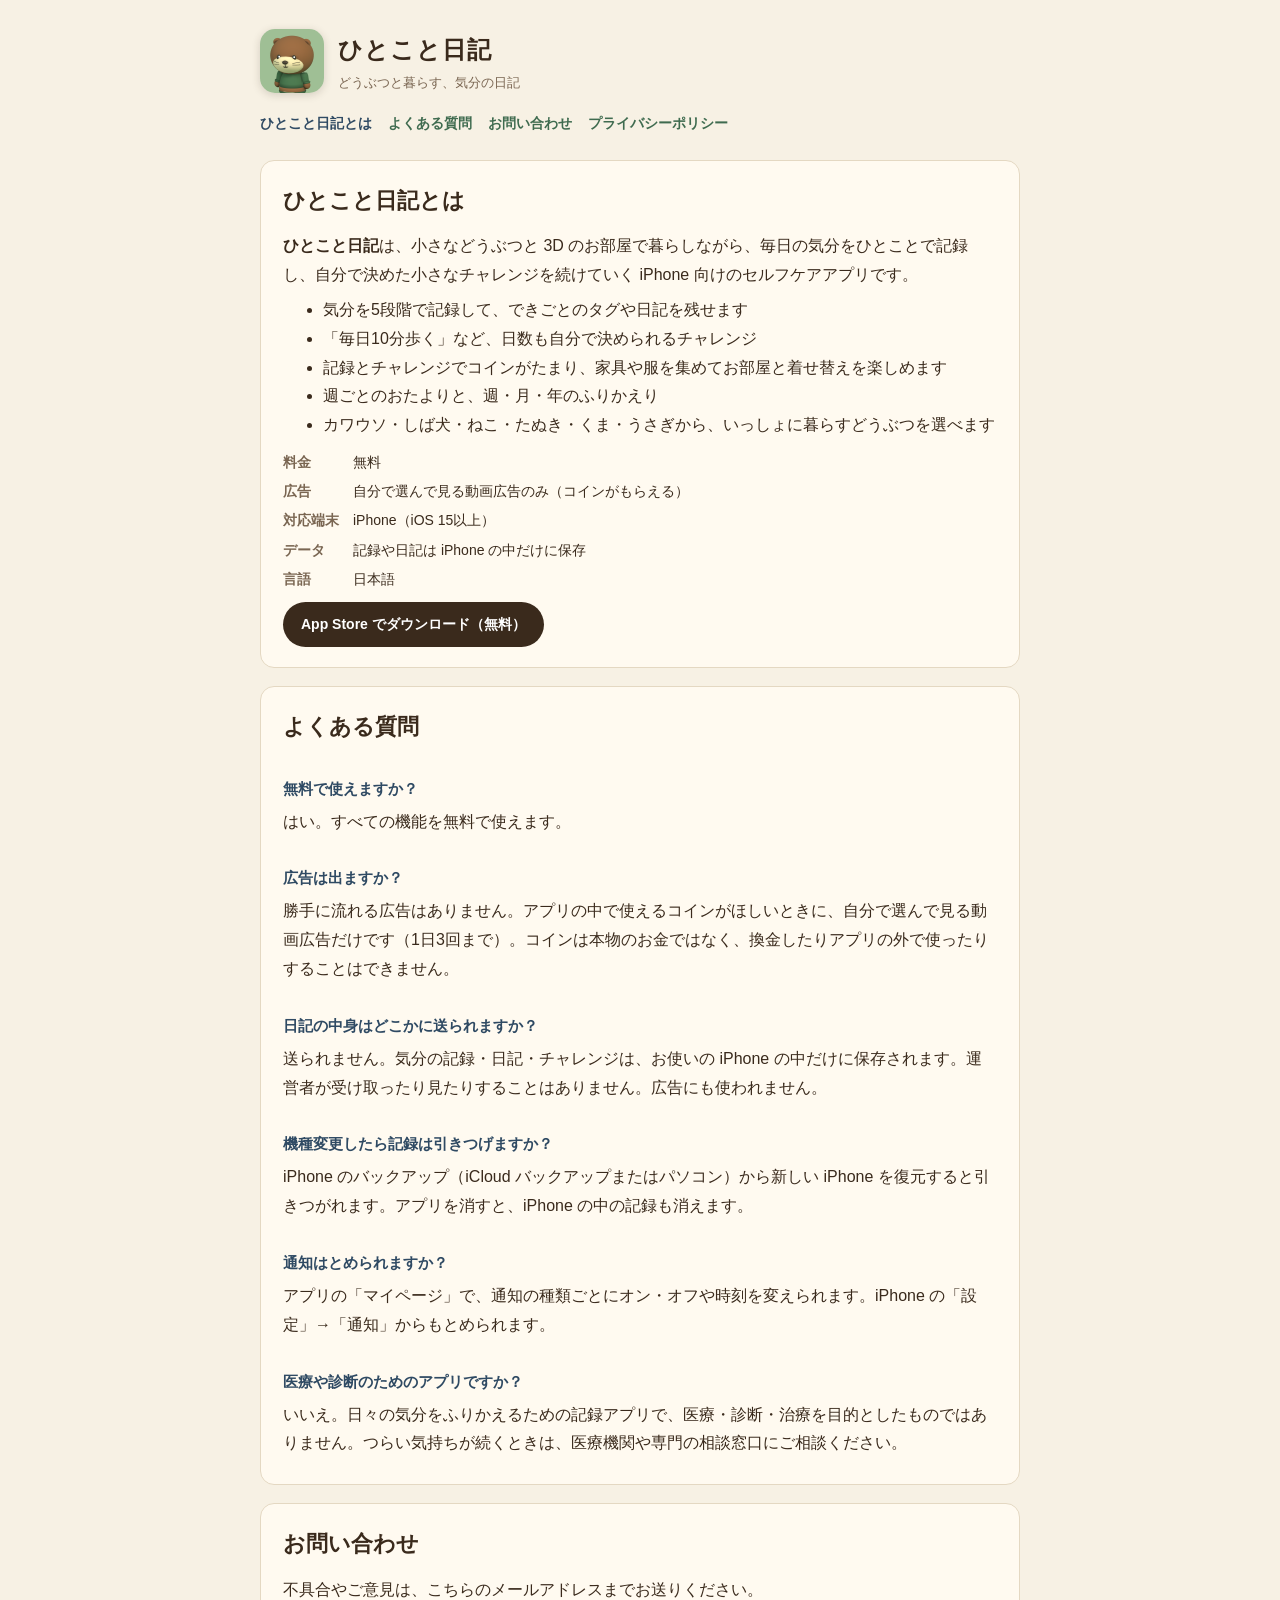
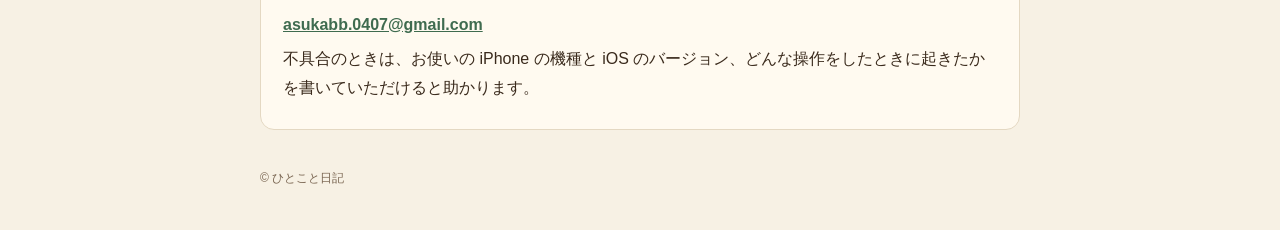
==== taisetsu/index.html @ 99d36b9e "ひとこと日記：TikTok などアプリ内ブラウザで App Store が開けないときの案内 Co-Authored-By: Claude Opus 5.5 <noreply@anthropic.co" ====
<!doctype html>
<html lang="ja">
<head>
  <meta charset="utf-8">
  <meta name="viewport" content="width=device-width, initial-scale=1">
  <title>ひとこと日記 - 習慣化とセルフケア｜どうぶつと暮らす気分記録（iPhone）</title>
  <meta name="description" content="ひとこと日記は、小さなどうぶつと3Dのお部屋で暮らしながら、毎日の気分を記録し、自分で決めたチャレンジを続けるiPhone向けのセルフケアアプリです。記録は端末の中だけに保存されます。">
  <link rel="canonical" href="https://asuka5win7.github.io/taisetsu/">
  <meta property="og:type" content="website">
  <meta property="og:title" content="ひとこと日記 - 習慣化とセルフケア｜どうぶつと暮らす気分記録">
  <meta property="og:description" content="どうぶつと暮らすお部屋で、気分を記録して、小さなチャレンジを続ける。日記は端末の中だけ。">
  <meta property="og:image" content="https://asuka5win7.github.io/taisetsu/icon.png">
  <meta property="og:url" content="https://asuka5win7.github.io/taisetsu/">
  <meta name="apple-itunes-app" content="app-id=6836663352">
  <link rel="stylesheet" href="style.css">
  <script type="application/ld+json">
  {
    "@context": "https://schema.org",
    "@type": "MobileApplication",
    "name": "ひとこと日記",
    "description": "小さなどうぶつと3Dのお部屋で暮らしながら、毎日の気分を記録し、自分で決めたチャレンジを続けるiPhone向けのセルフケアアプリ。",
    "url": "https://asuka5win7.github.io/taisetsu/",
    "image": "https://asuka5win7.github.io/taisetsu/icon.png",
    "operatingSystem": "iOS 15.0 以上",
    "applicationCategory": "HealthApplication",
    "inLanguage": "ja",
    "isAccessibleForFree": true,
    "offers": { "@type": "Offer", "price": "0", "priceCurrency": "JPY" },
    "installUrl": "https://apps.apple.com/jp/app/id6836663352"
  }
  </script>
</head>
<body>
  <div class="wrap">
    <header>
      <img src="icon.png" alt="ひとこと日記のアイコン">
      <div>
        <div class="name">ひとこと日記</div>
        <div class="tag">どうぶつと暮らす、気分の日記</div>
      </div>
    </header>
    <nav>
      <a href="./" aria-current="page">ひとこと日記とは</a>
      <a href="#faq">よくある質問</a>
      <a href="#support">お問い合わせ</a>
      <a href="privacy.html">プライバシーポリシー</a>
    </nav>

    <div class="card">
      <h1>ひとこと日記とは</h1>
      <p class="lead"><strong>ひとこと日記</strong>は、小さなどうぶつと 3D のお部屋で暮らしながら、毎日の気分をひとことで記録し、自分で決めた小さなチャレンジを続けていく iPhone 向けのセルフケアアプリです。</p>
      <ul>
        <li>気分を5段階で記録して、できごとのタグや日記を残せます</li>
        <li>「毎日10分歩く」など、日数も自分で決められるチャレンジ</li>
        <li>記録とチャレンジでコインがたまり、家具や服を集めてお部屋と着せ替えを楽しめます</li>
        <li>週ごとのおたよりと、週・月・年のふりかえり</li>
        <li>カワウソ・しば犬・ねこ・たぬき・くま・うさぎから、いっしょに暮らすどうぶつを選べます</li>
      </ul>
      <dl class="facts">
        <dt>料金</dt><dd>無料</dd>
        <dt>広告</dt><dd>自分で選んで見る動画広告のみ（コインがもらえる）</dd>
        <dt>対応端末</dt><dd>iPhone（iOS 15以上）</dd>
        <dt>データ</dt><dd>記録や日記は iPhone の中だけに保存</dd>
        <dt>言語</dt><dd>日本語</dd>
      </dl>
      <a class="store" id="dl" href="https://apps.apple.com/jp/app/id6836663352">App Store でダウンロード（無料）</a>
      <div class="inapp" id="inapp" hidden>
        <p><strong>TikTok などのアプリの中では、App Store が開けないことがあります。</strong></p>
        <ol>
          <li>画面の右上の「<b>…</b>」（または「<b>↗</b>」）をタップ</li>
          <li>「<b>ブラウザで開く</b>」（Safari で開く）を選ぶ</li>
          <li>開いたページで、もう一度「App Store でダウンロード」をタップ</li>
        </ol>
        <button type="button" id="copy">このページのリンクをコピー</button>
        <p class="hint">または App Store で「<b>ひとこと日記</b>」と検索してください。</p>
      </div>
    </div>

    <div class="card faq" id="faq">
      <h1>よくある質問</h1>

      <h2>無料で使えますか？</h2>
      <p>はい。すべての機能を無料で使えます。</p>

      <h2>広告は出ますか？</h2>
      <p>勝手に流れる広告はありません。アプリの中で使えるコインがほしいときに、自分で選んで見る動画広告だけです（1日3回まで）。コインは本物のお金ではなく、換金したりアプリの外で使ったりすることはできません。</p>

      <h2>日記の中身はどこかに送られますか？</h2>
      <p>送られません。気分の記録・日記・チャレンジは、お使いの iPhone の中だけに保存されます。運営者が受け取ったり見たりすることはありません。広告にも使われません。</p>

      <h2>機種変更したら記録は引きつげますか？</h2>
      <p>iPhone のバックアップ（iCloud バックアップまたはパソコン）から新しい iPhone を復元すると引きつがれます。アプリを消すと、iPhone の中の記録も消えます。</p>

      <h2>通知はとめられますか？</h2>
      <p>アプリの「マイページ」で、通知の種類ごとにオン・オフや時刻を変えられます。iPhone の「設定」→「通知」からもとめられます。</p>

      <h2>医療や診断のためのアプリですか？</h2>
      <p>いいえ。日々の気分をふりかえるための記録アプリで、医療・診断・治療を目的としたものではありません。つらい気持ちが続くときは、医療機関や専門の相談窓口にご相談ください。</p>
    </div>

    <div class="card" id="support">
      <h1>お問い合わせ</h1>
      <p>不具合やご意見は、こちらのメールアドレスまでお送りください。</p>
      <p class="mail"><a href="mailto:asukabb.0407@gmail.com?subject=%E3%81%B2%E3%81%A8%E3%81%93%E3%81%A8%E6%97%A5%E8%A8%98%20%E3%81%8A%E5%95%8F%E3%81%84%E5%90%88%E3%82%8F%E3%81%9B">asukabb.0407@gmail.com</a></p>
      <p>不具合のときは、お使いの iPhone の機種と iOS のバージョン、どんな操作をしたときに起きたかを書いていただけると助かります。</p>
    </div>

    <footer>© ひとこと日記</footer>
  </div>
  <div class="inapp-arrow" id="arrow" hidden>ここから「ブラウザで開く」<span>↗</span></div>
  <script>
    // TikTok・Instagram・LINE などのアプリ内ブラウザでは App Store のリンクが開けないことがあるので、案内を出す
    (function () {
      var STORE = 'https://apps.apple.com/jp/app/id6836663352';
      var ua = navigator.userAgent;
      var inApp = /musical_ly|Bytedance|TikTok|Instagram|FBAN|FBAV|Line\//i.test(ua) || /[?&]inapp=1/.test(location.search);
      // LINE はこの付け足しで Safari で開き直せる
      if (/Line\//.test(ua) && !/openExternalBrowser=1/.test(location.search)) {
        location.replace(location.pathname + (location.search ? location.search + '&' : '?') + 'openExternalBrowser=1');
        return;
      }
      if (!inApp) return;
      var box = document.getElementById('inapp');
      var arrow = document.getElementById('arrow');
      box.hidden = false;
      arrow.hidden = false;
      document.getElementById('dl').addEventListener('click', function (e) {
        // iOS 17 以降：Safari で App Store のページを開く（だめなときは上の案内で）
        e.preventDefault();
        location.href = 'x-safari-' + STORE;
        setTimeout(function () { box.scrollIntoView({ behavior: 'smooth', block: 'center' }); }, 1200);
      });
      document.getElementById('copy').addEventListener('click', function () {
        var url = location.origin + location.pathname;
        var done = function () { document.getElementById('copy').textContent = 'コピーしました。Safari に貼りつけてね'; };
        if (navigator.clipboard) navigator.clipboard.writeText(url).then(done, function () { prompt('このリンクをコピーしてください', url); });
        else prompt('このリンクをコピーしてください', url);
      });
    })();
  </script>
</body>
</html>
---- taisetsu/style.css ----
:root {
  --ink: #3a2a1c;
  --soft: #7a6652;
  --wood: #2f4a63;
  --leaf: #3f6b4f;
  --paper: #f7f1e4;
  --card: #fffaf0;
  --line: #e4d8c2;
}
* { box-sizing: border-box; }
body {
  margin: 0;
  font-family: -apple-system, BlinkMacSystemFont, "Hiragino Maru Gothic ProN", "Hiragino Sans", "Yu Gothic", sans-serif;
  color: var(--ink);
  background: var(--paper);
  line-height: 1.8;
}
a { color: var(--leaf); }
.wrap { width: min(760px, calc(100% - 32px)); margin: 0 auto; }
header { padding: 28px 0 8px; display: flex; align-items: center; gap: 14px; }
header img { width: 64px; height: 64px; border-radius: 15px; box-shadow: 0 2px 8px rgba(58, 42, 28, .18); }
header .name { font-size: 24px; font-weight: 800; letter-spacing: .04em; }
header .tag { font-size: 13px; color: var(--soft); }
nav { display: flex; gap: 16px; margin: 8px 0 24px; font-size: 14px; flex-wrap: wrap; }
nav a { text-decoration: none; font-weight: 700; }
nav a[aria-current] { color: var(--wood); }
h1 { font-size: 22px; margin: 0 0 12px; }
h2 { font-size: 17px; margin: 28px 0 6px; color: var(--wood); }
.card { background: var(--card); border: 1px solid var(--line); border-radius: 14px; padding: 20px 22px; margin-bottom: 18px; }
.card p, .card ul { margin: 6px 0; }
.mail { font-weight: 700; word-break: break-all; }
footer { color: var(--soft); font-size: 12px; padding: 20px 0 40px; }
.lead { font-size: 16px; }
.facts { display: grid; grid-template-columns: max-content 1fr; gap: 4px 14px; font-size: 14px; margin: 10px 0 0; }
.facts dt { color: var(--soft); font-weight: 700; }
.facts dd { margin: 0; }
.shots { display: grid; gap: 14px; }
.shot { margin: 0; }
.shot img { width: 100%; height: auto; border-radius: 12px; display: block; box-shadow: 0 3px 10px rgba(58, 42, 28, .2); }
.shot figcaption { font-size: 13px; color: var(--soft); margin-top: 6px; }
.faq h2 { font-size: 15px; }
.store { display: inline-block; margin-top: 10px; padding: 10px 18px; border-radius: 999px; background: var(--ink); color: #fff; text-decoration: none; font-weight: 700; font-size: 14px; }
.store.soon { background: var(--soft); }
.inapp { margin-top: 14px; padding: 14px 16px; border-radius: 12px; background: #fff3d6; border: 1px solid #ecd49a; font-size: 14px; }
.inapp ol { margin: 6px 0 10px; padding-left: 1.3em; }
.inapp button { width: 100%; padding: 11px; border: 0; border-radius: 999px; background: var(--leaf); color: #fff; font-weight: 700; font-size: 14px; }
.inapp .hint { color: var(--soft); font-size: 12px; margin-top: 8px; }
.inapp-arrow { position: fixed; top: 8px; right: 10px; z-index: 10; padding: 6px 12px; border-radius: 999px; background: var(--ink); color: #fff; font-size: 12px; font-weight: 700; box-shadow: 0 2px 8px rgba(0,0,0,.2); }
.inapp-arrow span { margin-left: 4px; }
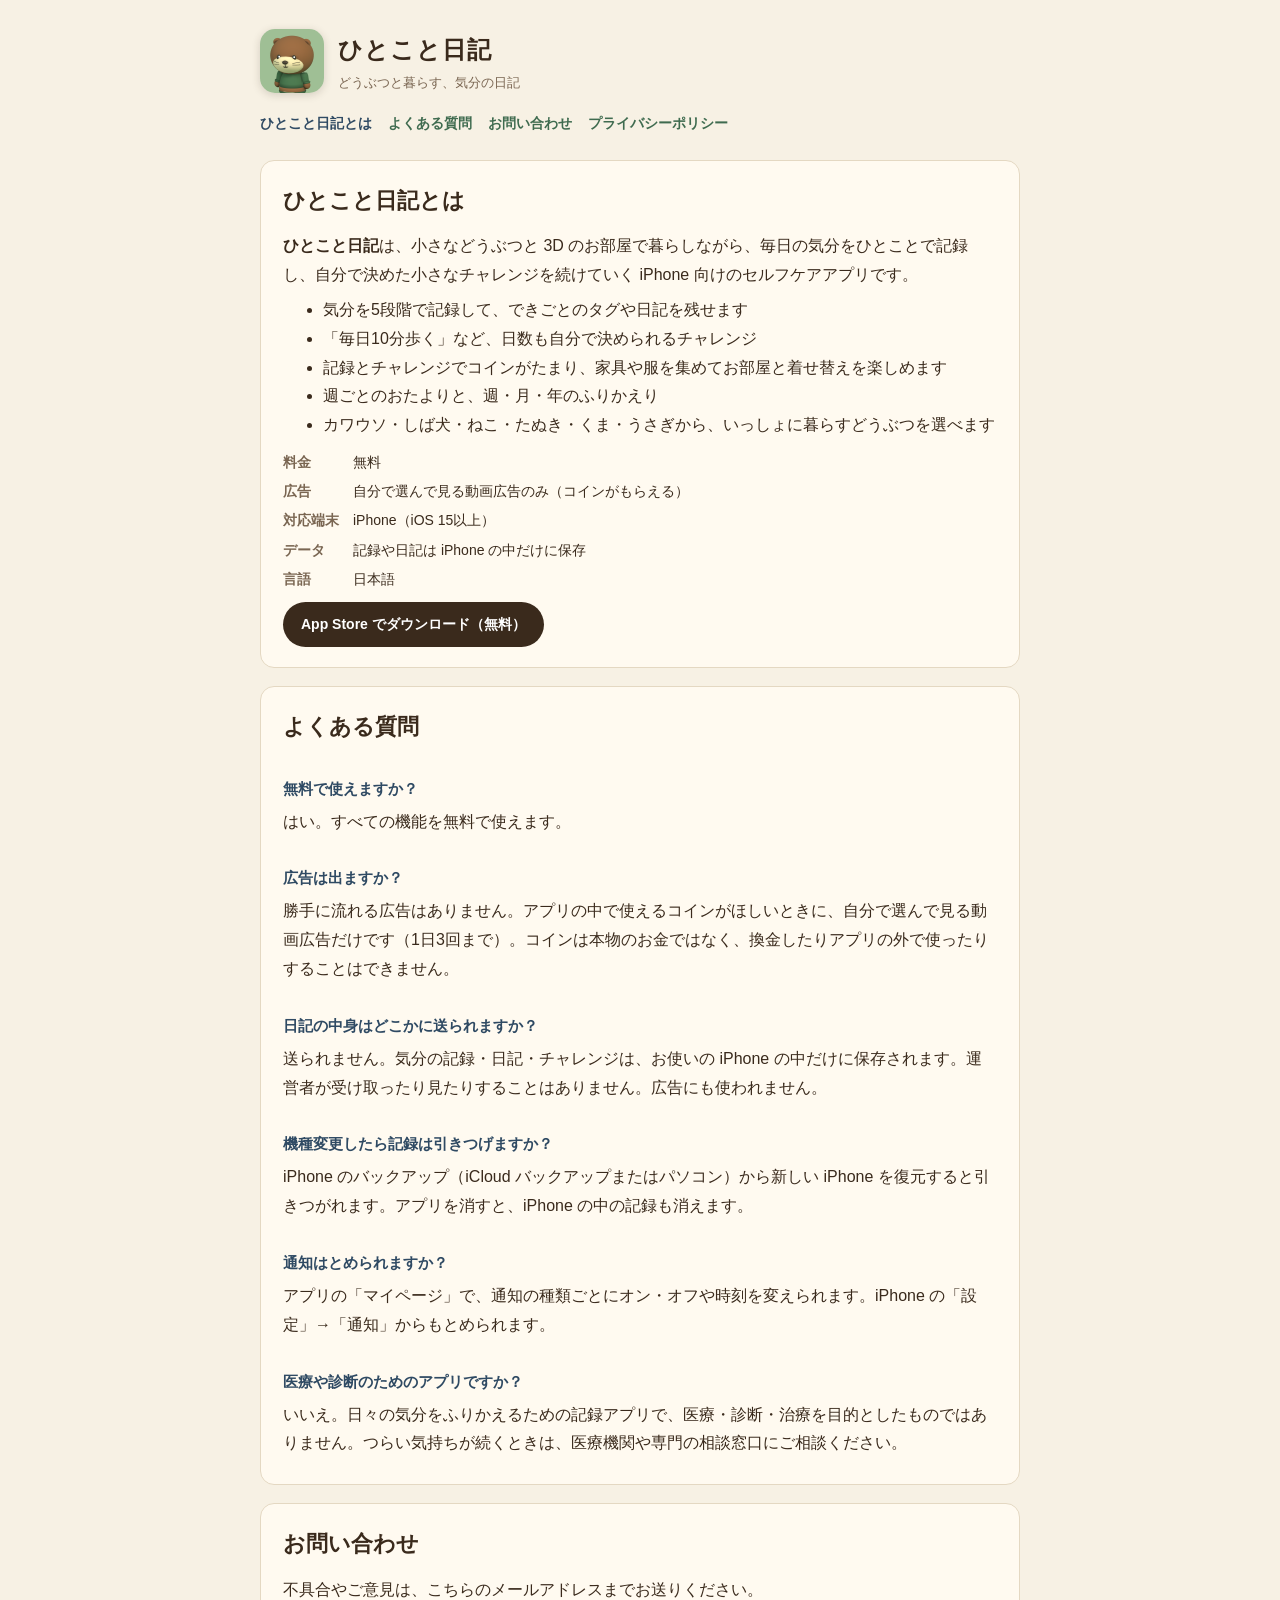
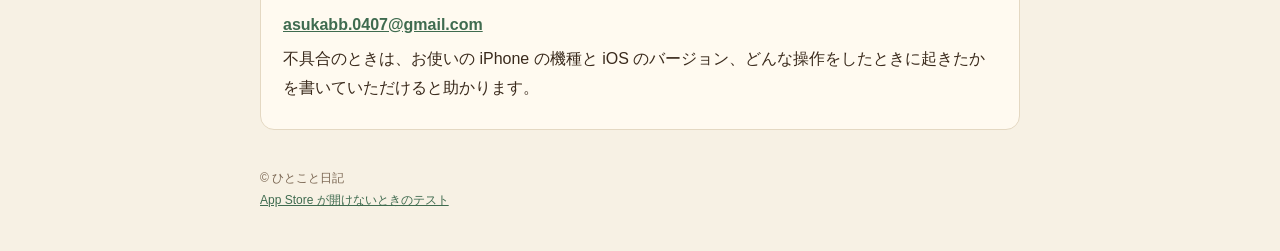
==== commit 9faba48b: "ひとこと日記：ページ下に開き方テストへのリンク（一時的） Co-Authored-By: Claude Opus 5.5 <noreply@anthropic.com>" ====
--- a/taisetsu/index.html
+++ b/taisetsu/index.html
@@ -105,7 +105,7 @@
       <p>不具合のときは、お使いの iPhone の機種と iOS のバージョン、どんな操作をしたときに起きたかを書いていただけると助かります。</p>
     </div>
 
-    <footer>© ひとこと日記</footer>
+    <footer>© ひとこと日記<br><a href="open-test.html">App Store が開けないときのテスト</a></footer>
   </div>
   <div class="inapp-arrow" id="arrow" hidden>ここから「ブラウザで開く」<span>↗</span></div>
   <script>
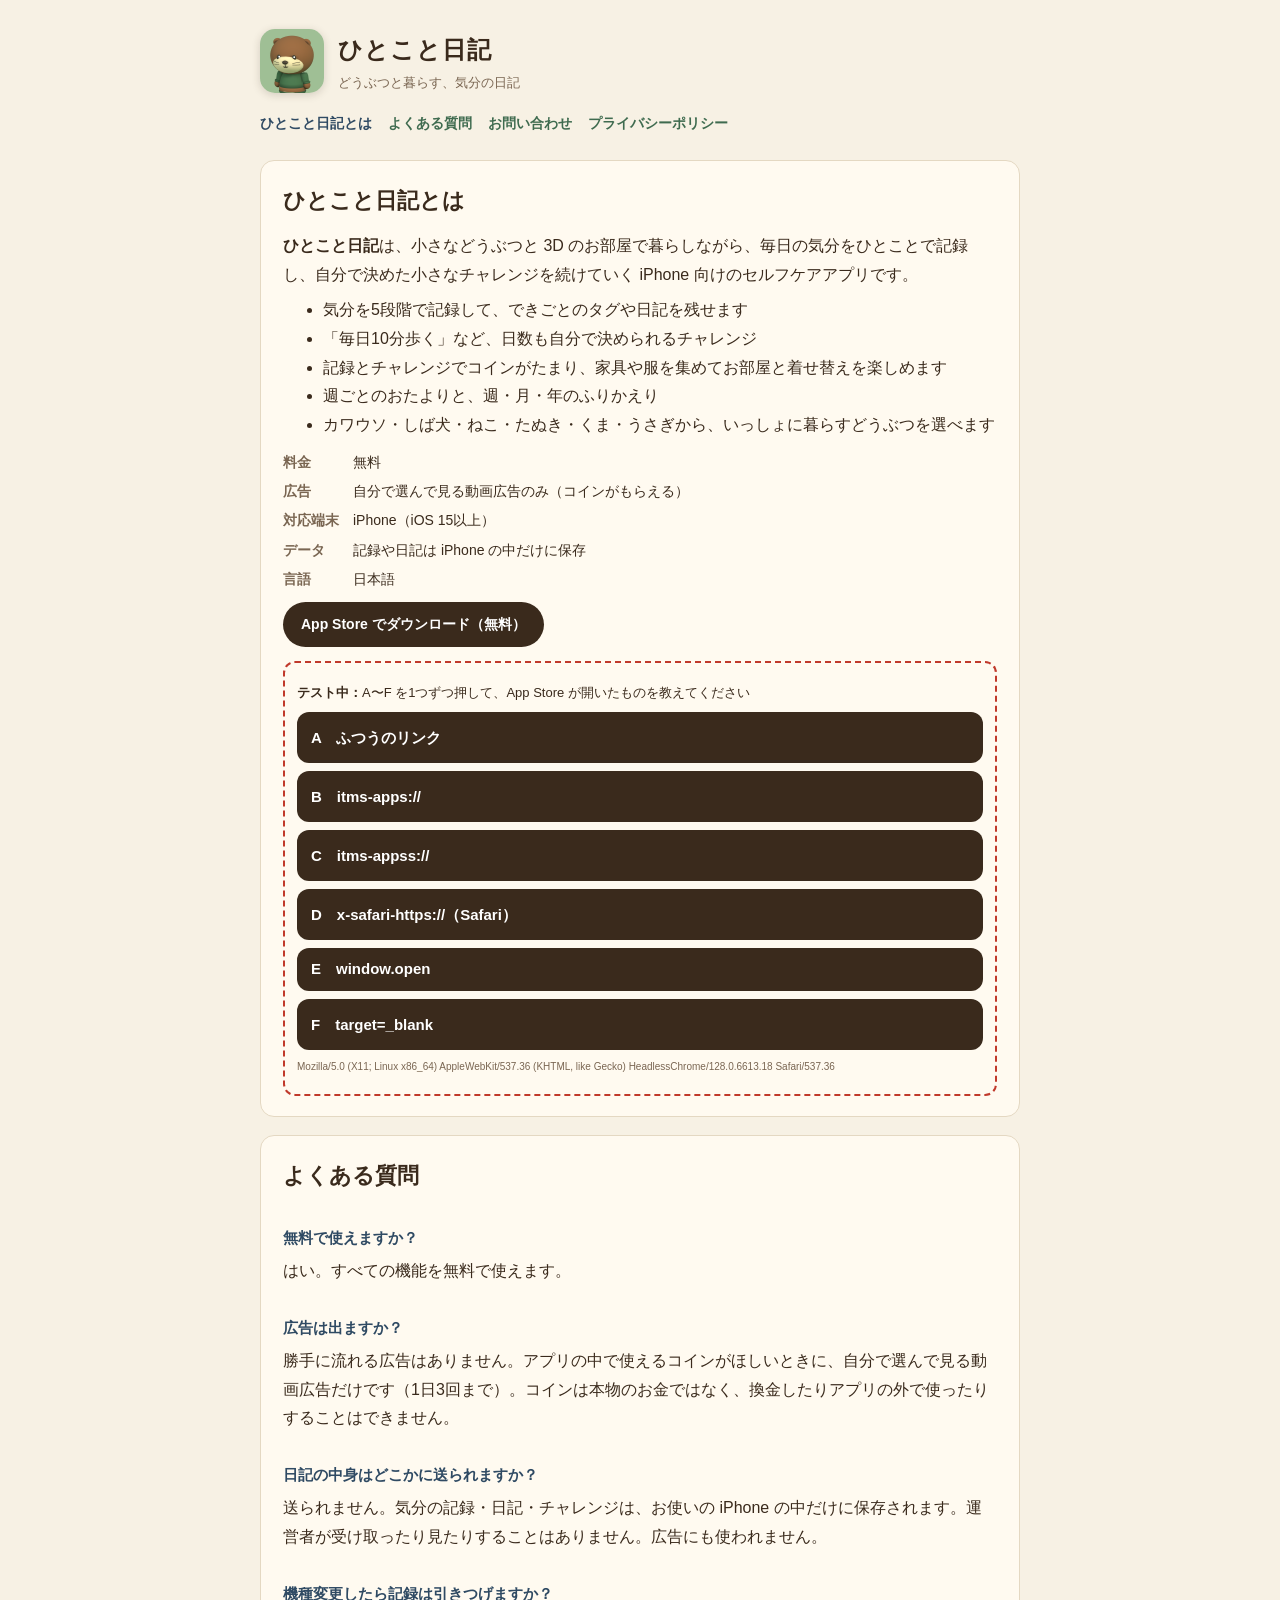
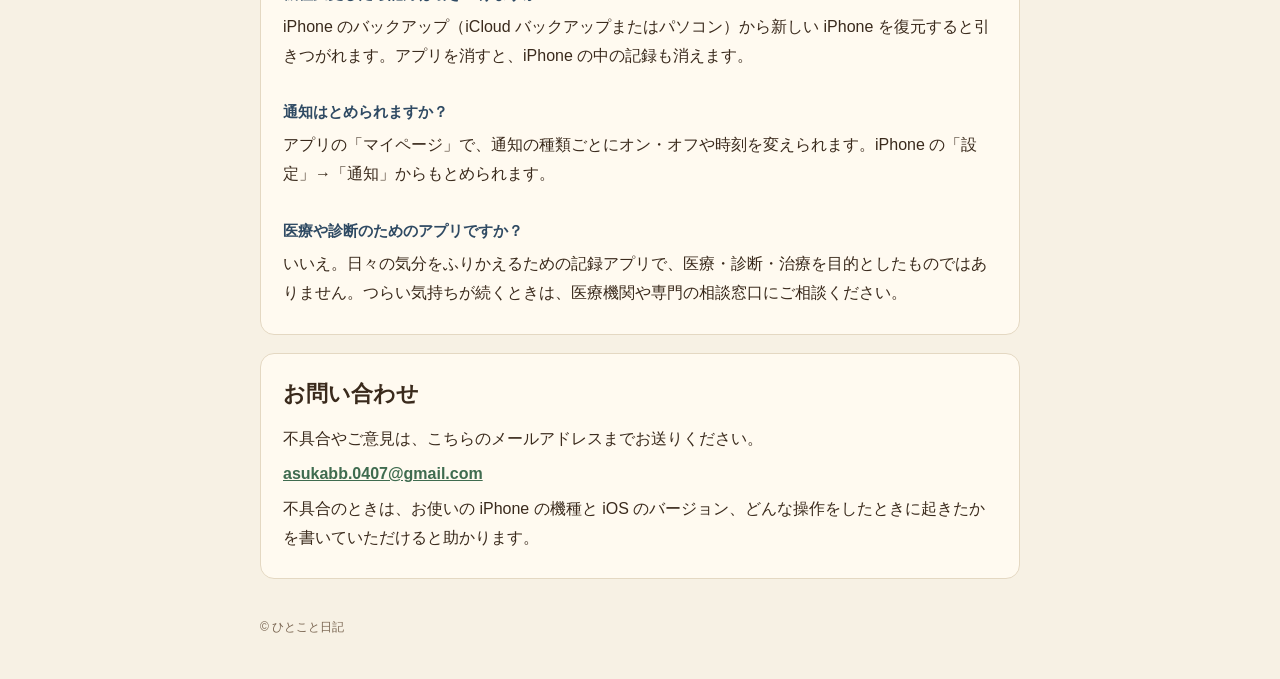
==== commit 32e1d803: "ひとこと日記：LP に App Store の開き方テストボタン（一時的） Co-Authored-By: Claude Opus 5.5 <noreply@anthropic.com>" ====
--- a/taisetsu/index.html
+++ b/taisetsu/index.html
@@ -64,6 +64,19 @@
         <dt>言語</dt><dd>日本語</dd>
       </dl>
       <a class="store" id="dl" href="https://apps.apple.com/jp/app/id6836663352">App Store でダウンロード（無料）</a>
+      <!-- TEST-START：TikTok で App Store が開ける方法を調べるための一時的なボタン（結果が出たら消す） -->
+      <div class="opentest">
+        <p><b>テスト中：</b>A〜F を1つずつ押して、App Store が開いたものを教えてください</p>
+        <a class="t" href="https://apps.apple.com/jp/app/id6836663352">A　ふつうのリンク</a>
+        <a class="t" href="itms-apps://apps.apple.com/jp/app/id6836663352">B　itms-apps://</a>
+        <a class="t" href="itms-appss://apps.apple.com/jp/app/id6836663352">C　itms-appss://</a>
+        <a class="t" href="x-safari-https://apps.apple.com/jp/app/id6836663352">D　x-safari-https://（Safari）</a>
+        <button class="t" type="button" onclick="window.open('https://apps.apple.com/jp/app/id6836663352','_blank')">E　window.open</button>
+        <a class="t" href="https://apps.apple.com/jp/app/id6836663352" target="_blank" rel="noopener">F　target=_blank</a>
+        <p class="ua" id="ua"></p>
+        <script>document.getElementById('ua').textContent = navigator.userAgent</script>
+      </div>
+      <!-- TEST-END -->
       <div class="inapp" id="inapp" hidden>
         <p><strong>TikTok などのアプリの中では、App Store が開けないことがあります。</strong></p>
         <ol>
@@ -105,7 +118,7 @@
       <p>不具合のときは、お使いの iPhone の機種と iOS のバージョン、どんな操作をしたときに起きたかを書いていただけると助かります。</p>
     </div>
 
-    <footer>© ひとこと日記<br><a href="open-test.html">App Store が開けないときのテスト</a></footer>
+    <footer>© ひとこと日記</footer>
   </div>
   <div class="inapp-arrow" id="arrow" hidden>ここから「ブラウザで開く」<span>↗</span></div>
   <script>
@@ -124,7 +137,7 @@
       var arrow = document.getElementById('arrow');
       box.hidden = false;
       arrow.hidden = false;
-      document.getElementById('dl').addEventListener('click', function (e) {
+      if (false) document.getElementById('dl').addEventListener('click', function (e) {
         // iOS 17 以降：Safari で App Store のページを開く（だめなときは上の案内で）
         e.preventDefault();
         location.href = 'x-safari-' + STORE;
--- a/taisetsu/style.css
+++ b/taisetsu/style.css
@@ -47,3 +47,6 @@
 .inapp .hint { color: var(--soft); font-size: 12px; margin-top: 8px; }
 .inapp-arrow { position: fixed; top: 8px; right: 10px; z-index: 10; padding: 6px 12px; border-radius: 999px; background: var(--ink); color: #fff; font-size: 12px; font-weight: 700; box-shadow: 0 2px 8px rgba(0,0,0,.2); }
 .inapp-arrow span { margin-left: 4px; }
+.opentest { margin-top: 14px; padding: 12px; border: 2px dashed #c0392b; border-radius: 12px; font-size: 13px; }
+.opentest .t { display: block; margin: 8px 0; padding: 12px 14px; border: 0; border-radius: 12px; background: var(--ink); color: #fff; font-size: 15px; font-weight: 700; text-decoration: none; text-align: left; width: 100%; }
+.opentest .ua { font-size: 10px; color: var(--soft); word-break: break-all; }
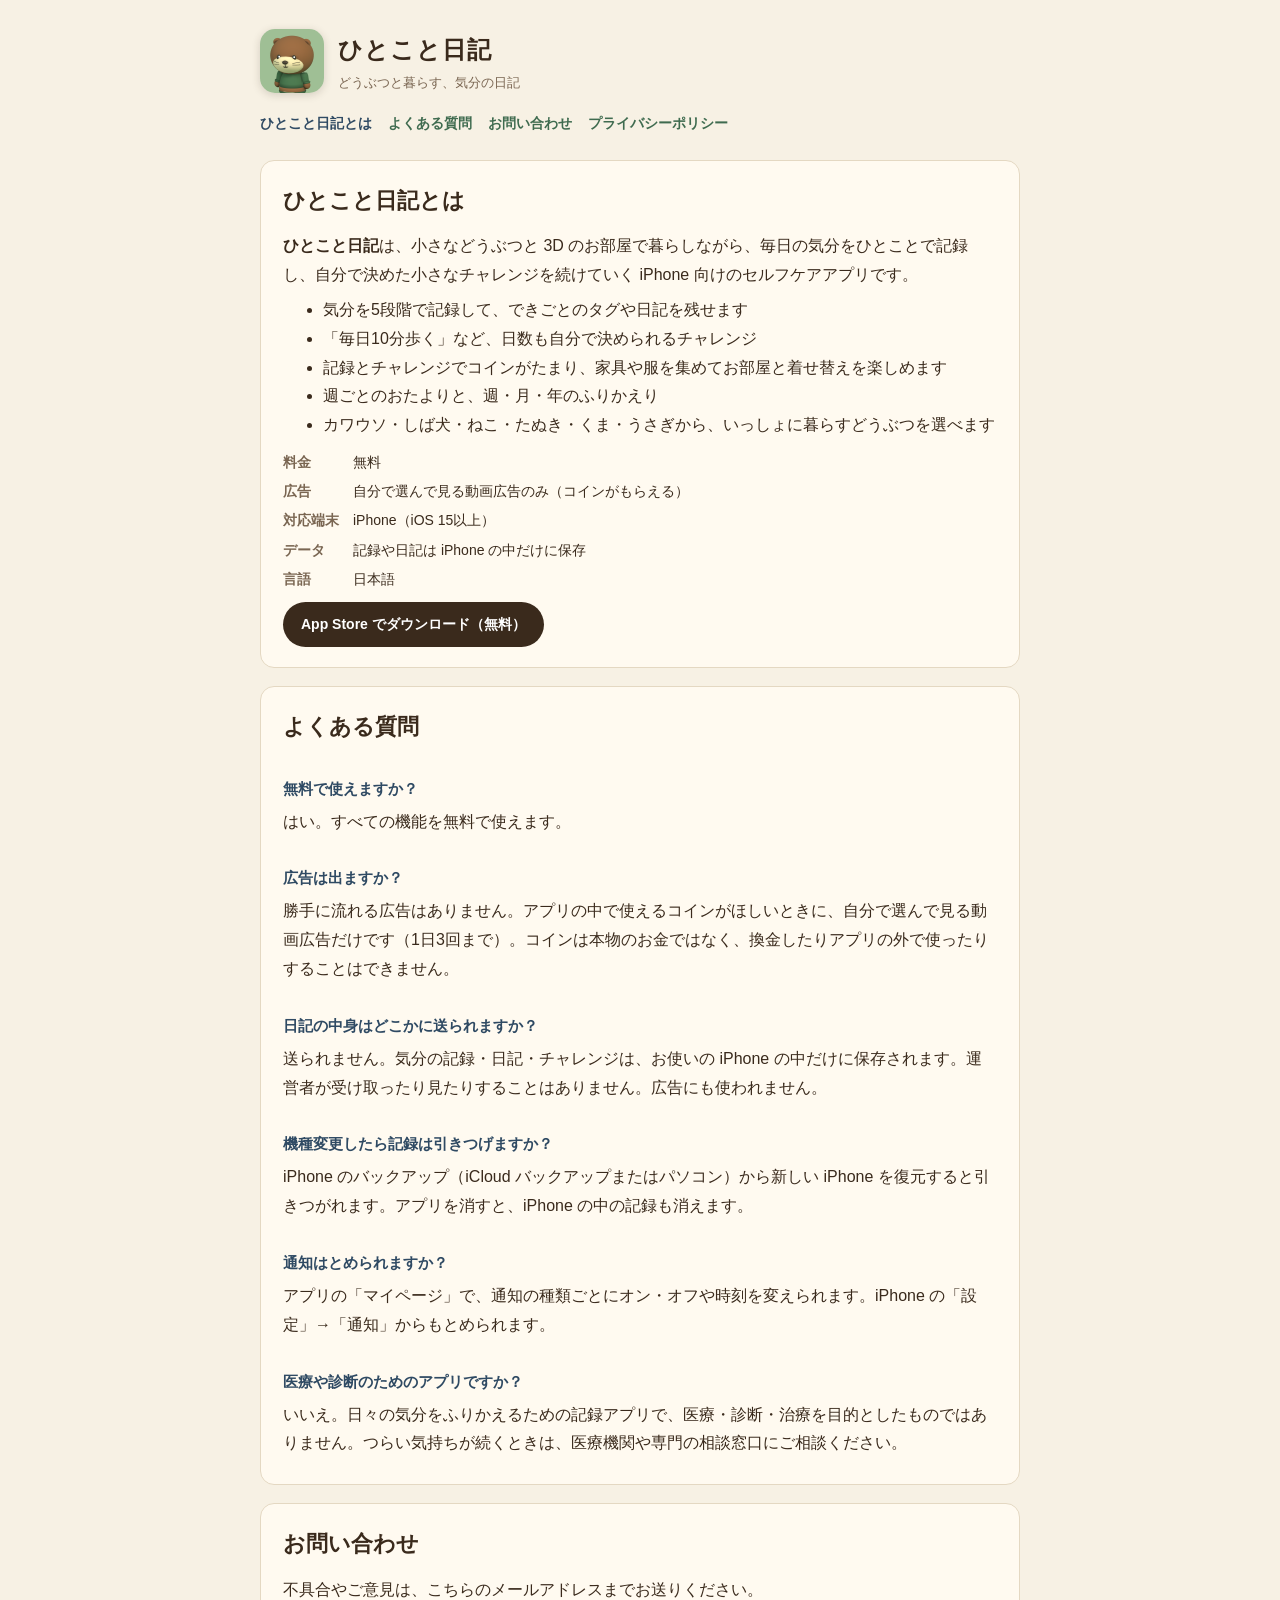
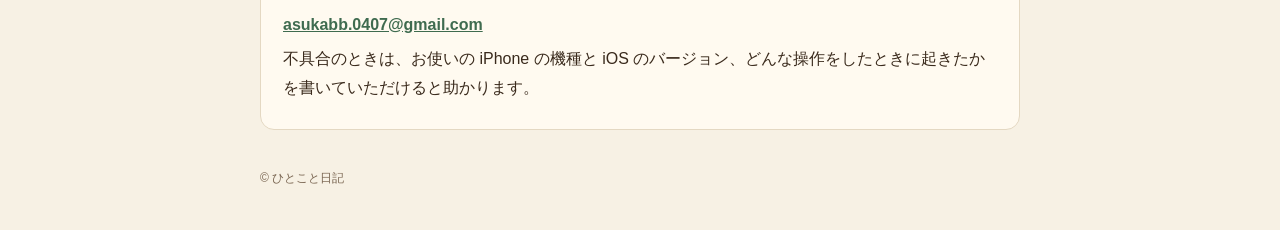
==== commit 495254c6: "ひとこと日記：テストボタンを消し、アプリ内ブラウザではダウンロードのしかたを案内 Co-Authored-By: Claude Opus 5.5 <noreply@anthropic.com>" ====
--- a/taisetsu/index.html
+++ b/taisetsu/index.html
@@ -64,19 +64,6 @@
         <dt>言語</dt><dd>日本語</dd>
       </dl>
       <a class="store" id="dl" href="https://apps.apple.com/jp/app/id6836663352">App Store でダウンロード（無料）</a>
-      <!-- TEST-START：TikTok で App Store が開ける方法を調べるための一時的なボタン（結果が出たら消す） -->
-      <div class="opentest">
-        <p><b>テスト中：</b>A〜F を1つずつ押して、App Store が開いたものを教えてください</p>
-        <a class="t" href="https://apps.apple.com/jp/app/id6836663352">A　ふつうのリンク</a>
-        <a class="t" href="itms-apps://apps.apple.com/jp/app/id6836663352">B　itms-apps://</a>
-        <a class="t" href="itms-appss://apps.apple.com/jp/app/id6836663352">C　itms-appss://</a>
-        <a class="t" href="x-safari-https://apps.apple.com/jp/app/id6836663352">D　x-safari-https://（Safari）</a>
-        <button class="t" type="button" onclick="window.open('https://apps.apple.com/jp/app/id6836663352','_blank')">E　window.open</button>
-        <a class="t" href="https://apps.apple.com/jp/app/id6836663352" target="_blank" rel="noopener">F　target=_blank</a>
-        <p class="ua" id="ua"></p>
-        <script>document.getElementById('ua').textContent = navigator.userAgent</script>
-      </div>
-      <!-- TEST-END -->
       <div class="inapp" id="inapp" hidden>
         <p><strong>TikTok などのアプリの中では、App Store が開けないことがあります。</strong></p>
         <ol>
@@ -84,7 +71,7 @@
           <li>「<b>ブラウザで開く</b>」（Safari で開く）を選ぶ</li>
           <li>開いたページで、もう一度「App Store でダウンロード」をタップ</li>
         </ol>
-        <button type="button" id="copy">このページのリンクをコピー</button>
+        <button type="button" id="copy2">このページのリンクをコピー</button>
         <p class="hint">または App Store で「<b>ひとこと日記</b>」と検索してください。</p>
       </div>
     </div>
@@ -121,34 +108,50 @@
     <footer>© ひとこと日記</footer>
   </div>
   <div class="inapp-arrow" id="arrow" hidden>ここから「ブラウザで開く」<span>↗</span></div>
+  <div class="sheet" id="sheet" hidden>
+    <div class="sheet-card">
+      <p class="sheet-title">App Store を開くには</p>
+      <p>TikTok などのアプリの中では、App Store に移動できません。Safari で開きなおしてください。</p>
+      <ol>
+        <li>画面の右上の「<b>…</b>」（または「<b>↗</b>」）をタップ</li>
+        <li>「<b>ブラウザで開く</b>」を選ぶ</li>
+        <li>Safari で開いたら、もう一度「App Store でダウンロード」をタップ</li>
+      </ol>
+      <button type="button" class="sheet-copy" id="copy">このページのリンクをコピー</button>
+      <p class="hint">または App Store で「<b>ひとこと日記</b>」と検索してください。</p>
+      <button type="button" class="sheet-close" id="close">とじる</button>
+    </div>
+  </div>
   <script>
-    // TikTok・Instagram・LINE などのアプリ内ブラウザでは App Store のリンクが開けないことがあるので、案内を出す
+    // TikTok・Instagram・Facebook のアプリ内ブラウザからは App Store に移れない（2026-11 にどの開き方も止められると確認）。
+    // そのため、アプリ内ブラウザではボタンを押したら「ブラウザで開く」の案内を出す。LINE は Safari で開き直せる
     (function () {
-      var STORE = 'https://apps.apple.com/jp/app/id6836663352';
       var ua = navigator.userAgent;
-      var inApp = /musical_ly|Bytedance|TikTok|Instagram|FBAN|FBAV|Line\//i.test(ua) || /[?&]inapp=1/.test(location.search);
-      // LINE はこの付け足しで Safari で開き直せる
       if (/Line\//.test(ua) && !/openExternalBrowser=1/.test(location.search)) {
         location.replace(location.pathname + (location.search ? location.search + '&' : '?') + 'openExternalBrowser=1');
         return;
       }
+      var inApp = /musical_ly|Bytedance|TikTok|Instagram|FBAN|FBAV/i.test(ua) || /[?&]inapp=1/.test(location.search);
       if (!inApp) return;
-      var box = document.getElementById('inapp');
-      var arrow = document.getElementById('arrow');
-      box.hidden = false;
-      arrow.hidden = false;
-      if (false) document.getElementById('dl').addEventListener('click', function (e) {
-        // iOS 17 以降：Safari で App Store のページを開く（だめなときは上の案内で）
+      var sheet = document.getElementById('sheet');
+      document.getElementById('inapp').hidden = false;
+      document.getElementById('arrow').hidden = false;
+      document.getElementById('dl').textContent = 'ダウンロードのしかた';
+      document.getElementById('dl').addEventListener('click', function (e) {
         e.preventDefault();
-        location.href = 'x-safari-' + STORE;
-        setTimeout(function () { box.scrollIntoView({ behavior: 'smooth', block: 'center' }); }, 1200);
+        sheet.hidden = false;
       });
-      document.getElementById('copy').addEventListener('click', function () {
+      document.getElementById('close').onclick = function () { sheet.hidden = true; };
+      sheet.addEventListener('click', function (e) { if (e.target === sheet) sheet.hidden = true; });
+      var copy = function (btn) {
         var url = location.origin + location.pathname;
-        var done = function () { document.getElementById('copy').textContent = 'コピーしました。Safari に貼りつけてね'; };
+        var done = function () { btn.textContent = 'コピーしました。Safari に貼りつけて開いてね'; };
         if (navigator.clipboard) navigator.clipboard.writeText(url).then(done, function () { prompt('このリンクをコピーしてください', url); });
         else prompt('このリンクをコピーしてください', url);
-      });
+      };
+      document.getElementById('copy').onclick = function () { copy(this); };
+      var c2 = document.getElementById('copy2');
+      if (c2) c2.onclick = function () { copy(this); };
     })();
   </script>
 </body>
--- a/taisetsu/style.css
+++ b/taisetsu/style.css
@@ -47,6 +47,10 @@
 .inapp .hint { color: var(--soft); font-size: 12px; margin-top: 8px; }
 .inapp-arrow { position: fixed; top: 8px; right: 10px; z-index: 10; padding: 6px 12px; border-radius: 999px; background: var(--ink); color: #fff; font-size: 12px; font-weight: 700; box-shadow: 0 2px 8px rgba(0,0,0,.2); }
 .inapp-arrow span { margin-left: 4px; }
-.opentest { margin-top: 14px; padding: 12px; border: 2px dashed #c0392b; border-radius: 12px; font-size: 13px; }
-.opentest .t { display: block; margin: 8px 0; padding: 12px 14px; border: 0; border-radius: 12px; background: var(--ink); color: #fff; font-size: 15px; font-weight: 700; text-decoration: none; text-align: left; width: 100%; }
-.opentest .ua { font-size: 10px; color: var(--soft); word-break: break-all; }
+.sheet { position: fixed; inset: 0; z-index: 20; display: flex; align-items: flex-end; background: rgba(0,0,0,.35); }
+.sheet[hidden] { display: none; }
+.sheet-card { width: 100%; padding: 22px 20px calc(18px + env(safe-area-inset-bottom)); border-radius: 22px 22px 0 0; background: var(--card); font-size: 14px; }
+.sheet-title { font-size: 18px; font-weight: 800; margin: 0 0 6px; }
+.sheet-card ol { margin: 8px 0 14px; padding-left: 1.3em; }
+.sheet-copy { width: 100%; padding: 12px; border: 0; border-radius: 999px; background: var(--leaf); color: #fff; font-weight: 700; font-size: 15px; }
+.sheet-close { width: 100%; margin-top: 6px; padding: 10px; border: 0; background: none; color: var(--soft); font-size: 14px; }
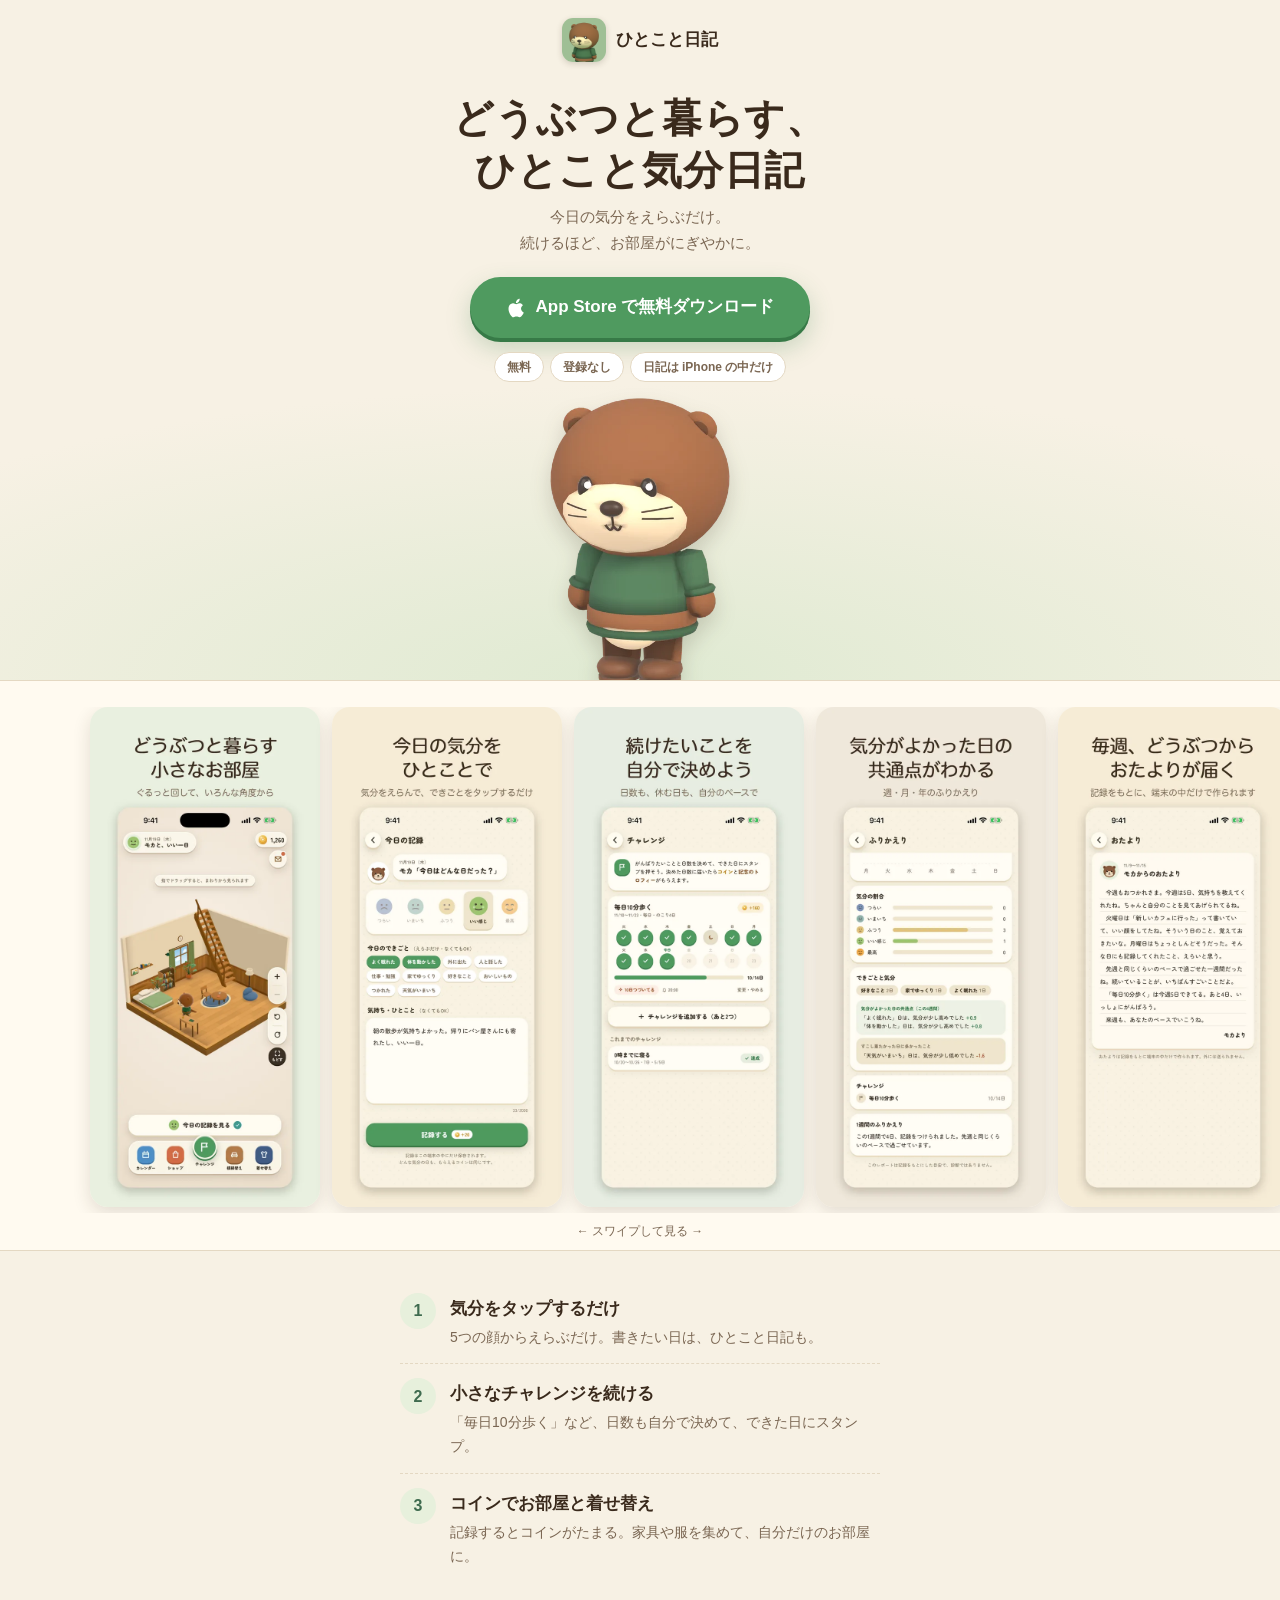
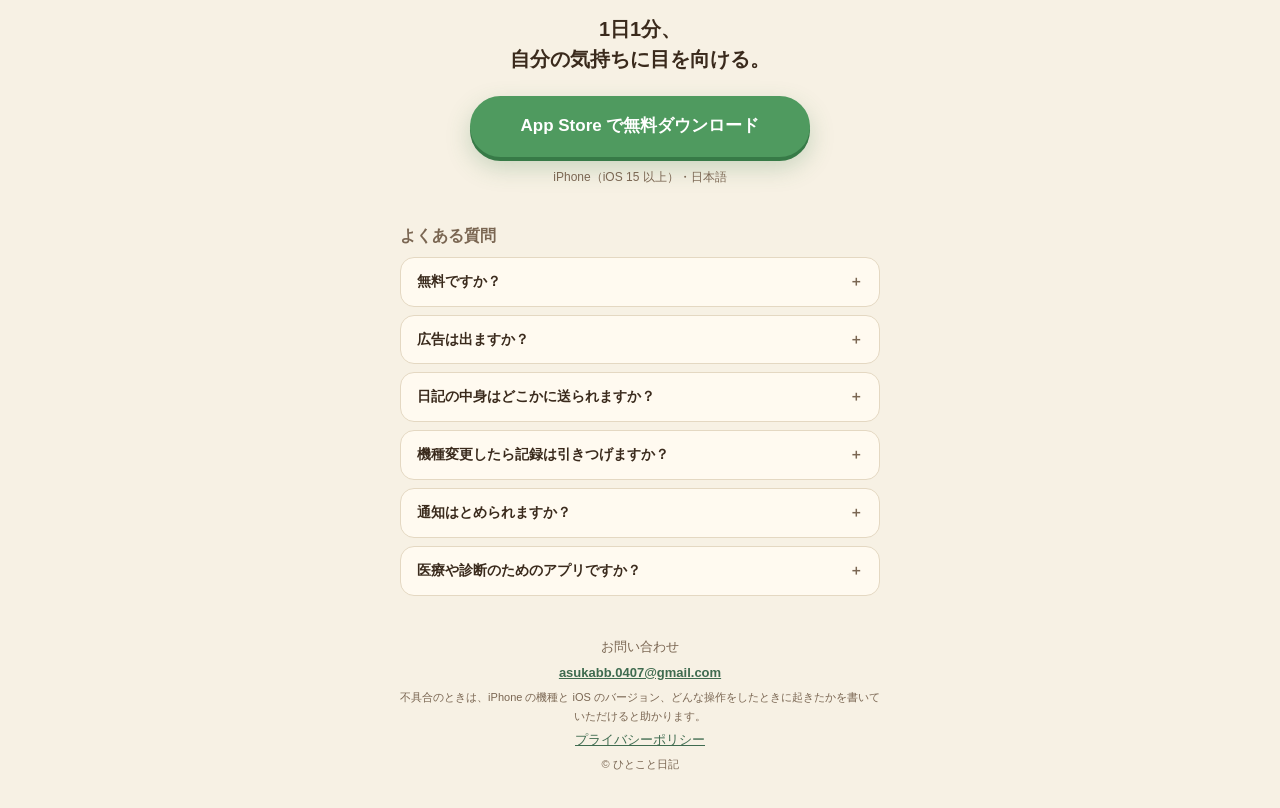
==== commit 04351502: "ひとこと日記：LP を作りなおし（画面のスワイプ・3つの特長・すぐダウンロード） Co-Authored-By: Claude Opus 5.5 <noreply@anthropic.com>" ====
--- a/taisetsu/index.html
+++ b/taisetsu/index.html
@@ -2,25 +2,33 @@
 <html lang="ja">
 <head>
   <meta charset="utf-8">
-  <meta name="viewport" content="width=device-width, initial-scale=1">
+  <meta name="viewport" content="width=device-width, initial-scale=1, viewport-fit=cover">
   <title>ひとこと日記 - 習慣化とセルフケア｜どうぶつと暮らす気分記録（iPhone）</title>
-  <meta name="description" content="ひとこと日記は、小さなどうぶつと3Dのお部屋で暮らしながら、毎日の気分を記録し、自分で決めたチャレンジを続けるiPhone向けのセルフケアアプリです。記録は端末の中だけに保存されます。">
+  <meta name="description" content="ひとこと日記は、小さなどうぶつと3Dのお部屋で暮らしながら、毎日の気分をひとことで記録し、自分で決めたチャレンジを続けるiPhone向けのセルフケアアプリです。無料・登録なし。記録は端末の中だけに保存されます。">
   <link rel="canonical" href="https://asuka5win7.github.io/taisetsu/">
   <meta property="og:type" content="website">
-  <meta property="og:title" content="ひとこと日記 - 習慣化とセルフケア｜どうぶつと暮らす気分記録">
-  <meta property="og:description" content="どうぶつと暮らすお部屋で、気分を記録して、小さなチャレンジを続ける。日記は端末の中だけ。">
-  <meta property="og:image" content="https://asuka5win7.github.io/taisetsu/icon.png">
+  <meta property="og:title" content="ひとこと日記 - どうぶつと暮らす、ひとこと気分日記">
+  <meta property="og:description" content="気分をえらぶだけ。続けるほど、お部屋がにぎやかに。無料・登録なし・日記はiPhoneの中だけ。">
+  <meta property="og:image" content="https://asuka5win7.github.io/taisetsu/img/room.webp">
   <meta property="og:url" content="https://asuka5win7.github.io/taisetsu/">
+  <meta name="twitter:card" content="summary_large_image">
+  <meta name="theme-color" content="#f7f1e4">
   <meta name="apple-itunes-app" content="app-id=6836663352">
-  <link rel="stylesheet" href="style.css">
+  <link rel="stylesheet" href="lp.css">
   <script type="application/ld+json">
   {
     "@context": "https://schema.org",
     "@type": "MobileApplication",
     "name": "ひとこと日記",
-    "description": "小さなどうぶつと3Dのお部屋で暮らしながら、毎日の気分を記録し、自分で決めたチャレンジを続けるiPhone向けのセルフケアアプリ。",
+    "alternateName": ["ひとこと日記 - 習慣化とセルフケア", "大切なこと。"],
+    "description": "小さなどうぶつと3Dのお部屋で暮らしながら、毎日の気分をひとことで記録し、自分で決めたチャレンジを続けるiPhone向けのセルフケアアプリ。",
     "url": "https://asuka5win7.github.io/taisetsu/",
     "image": "https://asuka5win7.github.io/taisetsu/icon.png",
+    "screenshot": [
+      "https://asuka5win7.github.io/taisetsu/img/room.webp",
+      "https://asuka5win7.github.io/taisetsu/img/record.webp",
+      "https://asuka5win7.github.io/taisetsu/img/challenge.webp"
+    ],
     "operatingSystem": "iOS 15.0 以上",
     "applicationCategory": "HealthApplication",
     "inLanguage": "ja",
@@ -31,91 +39,121 @@
   </script>
 </head>
 <body>
-  <div class="wrap">
-    <header>
-      <img src="icon.png" alt="ひとこと日記のアイコン">
+  <!-- ファーストビュー：何のアプリか・ダウンロード -->
+  <header class="hero">
+    <div class="brand">
+      <img src="icon.png" alt="" width="44" height="44">
+      <span>ひとこと日記</span>
+    </div>
+    <h1>どうぶつと暮らす、<br>ひとこと気分日記</h1>
+    <p class="lead">今日の気分をえらぶだけ。<br>続けるほど、お部屋がにぎやかに。</p>
+    <a class="cta dl" href="https://apps.apple.com/jp/app/id6836663352">
+      <svg viewBox="0 0 24 24" width="22" height="22" aria-hidden="true"><path fill="currentColor" d="M16.4 12.6c0-2.4 2-3.6 2.1-3.7-1.2-1.7-3-1.9-3.6-2-1.5-.2-3 .9-3.8.9-.8 0-2-.9-3.3-.9-1.7 0-3.3 1-4.2 2.5-1.8 3.1-.5 7.7 1.3 10.2.9 1.2 1.9 2.6 3.2 2.6 1.3-.1 1.8-.8 3.3-.8 1.6 0 2 .8 3.4.8 1.4 0 2.3-1.3 3.1-2.5 1-1.4 1.4-2.8 1.4-2.9 0 0-2.8-1.1-2.9-4.2zM13.9 5.2c.7-.8 1.2-2 1-3.2-1 0-2.2.7-3 1.5-.6.7-1.2 1.9-1 3.1 1.1.1 2.3-.6 3-1.4z"/></svg>
+      <span class="dl-label">App Store で無料ダウンロード</span>
+    </a>
+    <ul class="chips">
+      <li>無料</li>
+      <li>登録なし</li>
+      <li>日記は iPhone の中だけ</li>
+    </ul>
+    <img class="mascot" src="img/mascot.webp" alt="ひとこと日記のカワウソ" width="325" height="520">
+  </header>
+
+  <!-- 画面：横にスワイプ -->
+  <section class="shots" aria-label="アプリの画面">
+    <div class="track">
+      <img src="img/room.webp" alt="どうぶつと暮らす小さなお部屋" width="600" height="1304" loading="lazy">
+      <img src="img/record.webp" alt="今日の気分をひとことで記録" width="600" height="1304" loading="lazy">
+      <img src="img/challenge.webp" alt="続けたいことを自分で決めるチャレンジ" width="600" height="1304" loading="lazy">
+      <img src="img/report.webp" alt="気分がよかった日の共通点がわかるふりかえり" width="600" height="1304" loading="lazy">
+      <img src="img/letter.webp" alt="毎週どうぶつから届くおたより" width="600" height="1304" loading="lazy">
+      <img src="img/wardrobe.webp" alt="コインで着せ替え・模様替え" width="600" height="1304" loading="lazy">
+      <img src="img/calendar.webp" alt="気分のカレンダーでふりかえり" width="600" height="1304" loading="lazy">
+    </div>
+    <p class="swipe">← スワイプして見る →</p>
+  </section>
+
+  <!-- できること：3つだけ -->
+  <section class="points">
+    <div class="point">
+      <span class="num">1</span>
       <div>
-        <div class="name">ひとこと日記</div>
-        <div class="tag">どうぶつと暮らす、気分の日記</div>
-      </div>
-    </header>
-    <nav>
-      <a href="./" aria-current="page">ひとこと日記とは</a>
-      <a href="#faq">よくある質問</a>
-      <a href="#support">お問い合わせ</a>
-      <a href="privacy.html">プライバシーポリシー</a>
-    </nav>
-
-    <div class="card">
-      <h1>ひとこと日記とは</h1>
-      <p class="lead"><strong>ひとこと日記</strong>は、小さなどうぶつと 3D のお部屋で暮らしながら、毎日の気分をひとことで記録し、自分で決めた小さなチャレンジを続けていく iPhone 向けのセルフケアアプリです。</p>
-      <ul>
-        <li>気分を5段階で記録して、できごとのタグや日記を残せます</li>
-        <li>「毎日10分歩く」など、日数も自分で決められるチャレンジ</li>
-        <li>記録とチャレンジでコインがたまり、家具や服を集めてお部屋と着せ替えを楽しめます</li>
-        <li>週ごとのおたよりと、週・月・年のふりかえり</li>
-        <li>カワウソ・しば犬・ねこ・たぬき・くま・うさぎから、いっしょに暮らすどうぶつを選べます</li>
-      </ul>
-      <dl class="facts">
-        <dt>料金</dt><dd>無料</dd>
-        <dt>広告</dt><dd>自分で選んで見る動画広告のみ（コインがもらえる）</dd>
-        <dt>対応端末</dt><dd>iPhone（iOS 15以上）</dd>
-        <dt>データ</dt><dd>記録や日記は iPhone の中だけに保存</dd>
-        <dt>言語</dt><dd>日本語</dd>
-      </dl>
-      <a class="store" id="dl" href="https://apps.apple.com/jp/app/id6836663352">App Store でダウンロード（無料）</a>
-      <div class="inapp" id="inapp" hidden>
-        <p><strong>TikTok などのアプリの中では、App Store が開けないことがあります。</strong></p>
-        <ol>
-          <li>画面の右上の「<b>…</b>」（または「<b>↗</b>」）をタップ</li>
-          <li>「<b>ブラウザで開く</b>」（Safari で開く）を選ぶ</li>
-          <li>開いたページで、もう一度「App Store でダウンロード」をタップ</li>
-        </ol>
-        <button type="button" id="copy2">このページのリンクをコピー</button>
-        <p class="hint">または App Store で「<b>ひとこと日記</b>」と検索してください。</p>
+        <h2>気分をタップするだけ</h2>
+        <p>5つの顔からえらぶだけ。書きたい日は、ひとこと日記も。</p>
       </div>
     </div>
+    <div class="point">
+      <span class="num">2</span>
+      <div>
+        <h2>小さなチャレンジを続ける</h2>
+        <p>「毎日10分歩く」など、日数も自分で決めて、できた日にスタンプ。</p>
+      </div>
+    </div>
+    <div class="point">
+      <span class="num">3</span>
+      <div>
+        <h2>コインでお部屋と着せ替え</h2>
+        <p>記録するとコインがたまる。家具や服を集めて、自分だけのお部屋に。</p>
+      </div>
+    </div>
+  </section>
 
-    <div class="card faq" id="faq">
-      <h1>よくある質問</h1>
+  <!-- もう一度ダウンロード -->
+  <section class="end">
+    <p class="end-copy">1日1分、<br>自分の気持ちに目を向ける。</p>
+    <a class="cta dl" href="https://apps.apple.com/jp/app/id6836663352">
+      <span class="dl-label">App Store で無料ダウンロード</span>
+    </a>
+    <p class="note">iPhone（iOS 15 以上）・日本語</p>
+  </section>
 
-      <h2>無料で使えますか？</h2>
+  <!-- よくある質問（たたんでおく） -->
+  <section class="faq" id="faq">
+    <h2>よくある質問</h2>
+    <details>
+      <summary>無料ですか？</summary>
       <p>はい。すべての機能を無料で使えます。</p>
+    </details>
+    <details>
+      <summary>広告は出ますか？</summary>
+      <p>勝手に流れる広告はありません。アプリの中で使えるコインがほしいときに、自分で選んで見る動画広告だけです（1日3回まで）。</p>
+    </details>
+    <details>
+      <summary>日記の中身はどこかに送られますか？</summary>
+      <p>送られません。気分の記録・日記・チャレンジは、お使いの iPhone の中だけに保存されます。運営者が見ることはなく、広告にも使われません。</p>
+    </details>
+    <details>
+      <summary>機種変更したら記録は引きつげますか？</summary>
+      <p>iPhone のバックアップ（iCloud バックアップまたはパソコン）から新しい iPhone を復元すると引きつがれます。アプリを消すと、iPhone の中の記録も消えます。</p>
+    </details>
+    <details>
+      <summary>通知はとめられますか？</summary>
+      <p>アプリの「マイページ」で、通知の種類ごとにオン・オフや時刻を変えられます。</p>
+    </details>
+    <details>
+      <summary>医療や診断のためのアプリですか？</summary>
+      <p>いいえ。日々の気分をふりかえるための記録アプリです。つらい気持ちが続くときは、医療機関や専門の相談窓口にご相談ください。</p>
+    </details>
+  </section>
 
-      <h2>広告は出ますか？</h2>
-      <p>勝手に流れる広告はありません。アプリの中で使えるコインがほしいときに、自分で選んで見る動画広告だけです（1日3回まで）。コインは本物のお金ではなく、換金したりアプリの外で使ったりすることはできません。</p>
+  <footer id="support">
+    <p>お問い合わせ</p>
+    <p class="mail"><a href="mailto:asukabb.0407@gmail.com?subject=%E3%81%B2%E3%81%A8%E3%81%93%E3%81%A8%E6%97%A5%E8%A8%98%20%E3%81%8A%E5%95%8F%E3%81%84%E5%90%88%E3%82%8F%E3%81%9B">asukabb.0407@gmail.com</a></p>
+    <p class="small">不具合のときは、iPhone の機種と iOS のバージョン、どんな操作をしたときに起きたかを書いていただけると助かります。</p>
+    <p><a href="privacy.html">プライバシーポリシー</a></p>
+    <p class="small">© ひとこと日記</p>
+  </footer>
 
-      <h2>日記の中身はどこかに送られますか？</h2>
-      <p>送られません。気分の記録・日記・チャレンジは、お使いの iPhone の中だけに保存されます。運営者が受け取ったり見たりすることはありません。広告にも使われません。</p>
-
-      <h2>機種変更したら記録は引きつげますか？</h2>
-      <p>iPhone のバックアップ（iCloud バックアップまたはパソコン）から新しい iPhone を復元すると引きつがれます。アプリを消すと、iPhone の中の記録も消えます。</p>
-
-      <h2>通知はとめられますか？</h2>
-      <p>アプリの「マイページ」で、通知の種類ごとにオン・オフや時刻を変えられます。iPhone の「設定」→「通知」からもとめられます。</p>
-
-      <h2>医療や診断のためのアプリですか？</h2>
-      <p>いいえ。日々の気分をふりかえるための記録アプリで、医療・診断・治療を目的としたものではありません。つらい気持ちが続くときは、医療機関や専門の相談窓口にご相談ください。</p>
-    </div>
-
-    <div class="card" id="support">
-      <h1>お問い合わせ</h1>
-      <p>不具合やご意見は、こちらのメールアドレスまでお送りください。</p>
-      <p class="mail"><a href="mailto:asukabb.0407@gmail.com?subject=%E3%81%B2%E3%81%A8%E3%81%93%E3%81%A8%E6%97%A5%E8%A8%98%20%E3%81%8A%E5%95%8F%E3%81%84%E5%90%88%E3%82%8F%E3%81%9B">asukabb.0407@gmail.com</a></p>
-      <p>不具合のときは、お使いの iPhone の機種と iOS のバージョン、どんな操作をしたときに起きたかを書いていただけると助かります。</p>
-    </div>
-
-    <footer>© ひとこと日記</footer>
-  </div>
-  <div class="inapp-arrow" id="arrow" hidden>ここから「ブラウザで開く」<span>↗</span></div>
+  <!-- TikTok などアプリの中のブラウザ用 -->
+  <div class="inapp-arrow" id="arrow" hidden>「...」から「ブラウザで開く」<span>↗</span></div>
   <div class="sheet" id="sheet" hidden>
     <div class="sheet-card">
       <p class="sheet-title">App Store を開くには</p>
       <p>TikTok などのアプリの中では、App Store に移動できません。Safari で開きなおしてください。</p>
       <ol>
-        <li>画面の右上の「<b>…</b>」（または「<b>↗</b>」）をタップ</li>
+        <li>画面の右上の「<b>...</b>」（または「<b>↗</b>」）をタップ</li>
         <li>「<b>ブラウザで開く</b>」を選ぶ</li>
-        <li>Safari で開いたら、もう一度「App Store でダウンロード」をタップ</li>
+        <li>Safari で開いたら、もう一度「App Store で無料ダウンロード」をタップ</li>
       </ol>
       <button type="button" class="sheet-copy" id="copy">このページのリンクをコピー</button>
       <p class="hint">または App Store で「<b>ひとこと日記</b>」と検索してください。</p>
@@ -134,24 +172,24 @@
       var inApp = /musical_ly|Bytedance|TikTok|Instagram|FBAN|FBAV/i.test(ua) || /[?&]inapp=1/.test(location.search);
       if (!inApp) return;
       var sheet = document.getElementById('sheet');
-      document.getElementById('inapp').hidden = false;
       document.getElementById('arrow').hidden = false;
-      document.getElementById('dl').textContent = 'ダウンロードのしかた';
-      document.getElementById('dl').addEventListener('click', function (e) {
-        e.preventDefault();
-        sheet.hidden = false;
+      document.body.classList.add('inapp');
+      Array.prototype.forEach.call(document.querySelectorAll('.dl'), function (a) {
+        a.querySelector('.dl-label').textContent = 'ダウンロードのしかた';
+        a.addEventListener('click', function (e) {
+          e.preventDefault();
+          sheet.hidden = false;
+        });
       });
       document.getElementById('close').onclick = function () { sheet.hidden = true; };
       sheet.addEventListener('click', function (e) { if (e.target === sheet) sheet.hidden = true; });
-      var copy = function (btn) {
+      document.getElementById('copy').onclick = function () {
+        var btn = this;
         var url = location.origin + location.pathname;
         var done = function () { btn.textContent = 'コピーしました。Safari に貼りつけて開いてね'; };
         if (navigator.clipboard) navigator.clipboard.writeText(url).then(done, function () { prompt('このリンクをコピーしてください', url); });
         else prompt('このリンクをコピーしてください', url);
       };
-      document.getElementById('copy').onclick = function () { copy(this); };
-      var c2 = document.getElementById('copy2');
-      if (c2) c2.onclick = function () { copy(this); };
     })();
   </script>
 </body>
--- a/taisetsu/lp.css
+++ b/taisetsu/lp.css
@@ -0,0 +1,115 @@
+/* ひとこと日記 LP（スマホで見る前提。TikTok からの人が多い） */
+:root {
+  --ink: #3a2a1c;
+  --soft: #7a6652;
+  --paper: #f7f1e4;
+  --card: #fffaf0;
+  --line: #e4d8c2;
+  --green: #4f9a5f;
+  --green-dark: #377a47;
+  --leaf: #3f6b4f;
+  --sage: #e7f0dc;
+}
+* { box-sizing: border-box; }
+html { -webkit-text-size-adjust: 100%; }
+body {
+  margin: 0;
+  font-family: -apple-system, BlinkMacSystemFont, "Hiragino Maru Gothic ProN", "Hiragino Sans", "Yu Gothic", sans-serif;
+  color: var(--ink);
+  background: var(--paper);
+  line-height: 1.7;
+}
+a { color: var(--leaf); }
+img { display: block; max-width: 100%; height: auto; }
+
+/* ファーストビュー */
+.hero {
+  position: relative;
+  overflow: hidden;
+  padding: calc(18px + env(safe-area-inset-top)) 20px 0;
+  text-align: center;
+  background: radial-gradient(120% 70% at 50% 100%, #dfead2 0%, var(--paper) 62%);
+}
+.brand { display: inline-flex; align-items: center; gap: 10px; font-weight: 800; font-size: 17px; }
+.brand img { width: 44px; height: 44px; border-radius: 11px; box-shadow: 0 2px 6px rgba(58, 42, 28, .18); }
+.hero h1 { margin: 22px 0 8px; font-size: clamp(27px, 8vw, 40px); line-height: 1.3; letter-spacing: .02em; }
+.lead { margin: 0 auto; max-width: 30em; color: var(--soft); font-size: 15px; }
+.cta {
+  display: flex; align-items: center; justify-content: center; gap: 8px;
+  width: min(100%, 340px); margin: 22px auto 0; padding: 16px 20px;
+  border-radius: 999px; background: var(--green); color: #fff; text-decoration: none;
+  font-size: 17px; font-weight: 800;
+  box-shadow: 0 4px 0 var(--green-dark), 0 10px 24px rgba(55, 122, 71, .25);
+}
+.cta:active { transform: translateY(2px); box-shadow: 0 2px 0 var(--green-dark); }
+.chips { display: flex; flex-wrap: wrap; justify-content: center; gap: 6px; margin: 14px 0 0; padding: 0; list-style: none; }
+.chips li { padding: 4px 12px; border-radius: 999px; background: #fff; border: 1px solid var(--line); font-size: 12px; font-weight: 700; color: var(--soft); }
+.mascot { width: 118px; margin: 16px auto -6px; filter: drop-shadow(0 10px 10px rgba(58, 42, 28, .18)); }
+
+/* 画面（横スワイプ） */
+.shots { padding: 26px 0 8px; background: var(--card); border-top: 1px solid var(--line); border-bottom: 1px solid var(--line); }
+.track {
+  display: flex; gap: 12px; overflow-x: auto; scroll-snap-type: x mandatory;
+  padding: 0 20px 6px; -webkit-overflow-scrolling: touch; scrollbar-width: none;
+}
+.track::-webkit-scrollbar { display: none; }
+.track img {
+  flex: 0 0 auto; width: min(62vw, 260px); scroll-snap-align: center;
+  border-radius: 18px; box-shadow: 0 6px 18px rgba(58, 42, 28, .14);
+}
+.swipe { margin: 8px 0 0; text-align: center; font-size: 12px; color: var(--soft); }
+
+/* できること */
+.points { max-width: 520px; margin: 0 auto; padding: 28px 20px 6px; }
+.point { display: flex; gap: 14px; align-items: flex-start; padding: 14px 0; border-bottom: 1px dashed var(--line); }
+.point:last-child { border-bottom: 0; }
+.num {
+  flex: 0 0 auto; display: flex; align-items: center; justify-content: center;
+  width: 36px; height: 36px; border-radius: 50%; background: var(--sage); color: var(--leaf); font-weight: 800;
+}
+.point h2 { margin: 2px 0 2px; font-size: 17px; }
+.point p { margin: 0; color: var(--soft); font-size: 14px; }
+
+/* もう一度ダウンロード */
+.end { padding: 26px 20px 34px; text-align: center; }
+.end-copy { margin: 0; font-size: 20px; font-weight: 800; line-height: 1.5; }
+.note { margin: 10px 0 0; font-size: 12px; color: var(--soft); }
+
+/* よくある質問 */
+.faq { max-width: 520px; margin: 0 auto; padding: 0 20px 10px; }
+.faq h2 { font-size: 16px; margin: 0 0 8px; color: var(--soft); }
+.faq details { background: var(--card); border: 1px solid var(--line); border-radius: 14px; margin-bottom: 8px; }
+.faq summary { padding: 12px 16px; font-weight: 700; font-size: 14px; cursor: pointer; list-style: none; }
+.faq summary::-webkit-details-marker { display: none; }
+.faq summary::after { content: "＋"; float: right; color: var(--soft); }
+.faq details[open] summary::after { content: "－"; }
+.faq details p { margin: 0; padding: 0 16px 14px; font-size: 13px; color: var(--soft); }
+
+footer { max-width: 520px; margin: 0 auto; padding: 18px 20px calc(30px + env(safe-area-inset-bottom)); font-size: 13px; text-align: center; color: var(--soft); }
+footer p { margin: 4px 0; }
+footer .small { font-size: 11px; }
+footer .mail { font-weight: 700; word-break: break-all; }
+
+/* TikTok などアプリの中のブラウザ用 */
+.inapp-arrow {
+  position: fixed; top: calc(8px + env(safe-area-inset-top)); right: 10px; z-index: 10;
+  padding: 6px 12px; border-radius: 999px; background: var(--ink); color: #fff;
+  font-size: 12px; font-weight: 700; box-shadow: 0 2px 8px rgba(0, 0, 0, .2);
+}
+.inapp-arrow span { margin-left: 4px; }
+.sheet { position: fixed; inset: 0; z-index: 20; display: flex; align-items: flex-end; background: rgba(0, 0, 0, .35); }
+.sheet[hidden], .inapp-arrow[hidden] { display: none; }
+.sheet-card { width: 100%; padding: 22px 20px calc(18px + env(safe-area-inset-bottom)); border-radius: 22px 22px 0 0; background: var(--card); font-size: 14px; }
+.sheet-title { font-size: 18px; font-weight: 800; margin: 0 0 6px; }
+.sheet-card ol { margin: 8px 0 14px; padding-left: 1.3em; }
+.sheet-copy { width: 100%; padding: 12px; border: 0; border-radius: 999px; background: var(--leaf); color: #fff; font-weight: 700; font-size: 15px; }
+.sheet-close { width: 100%; margin-top: 6px; padding: 10px; border: 0; background: none; color: var(--soft); font-size: 14px; }
+.hint { color: var(--soft); font-size: 12px; margin-top: 8px; }
+
+/* パソコンで見たとき */
+@media (min-width: 760px) {
+  .track { justify-content: flex-start; padding: 0 max(20px, calc((100vw - 1100px) / 2)) 6px; }
+  .track img { width: 230px; }
+  .mascot { width: 180px; }
+}
+.inapp .hero { padding-top: calc(58px + env(safe-area-inset-top)); }
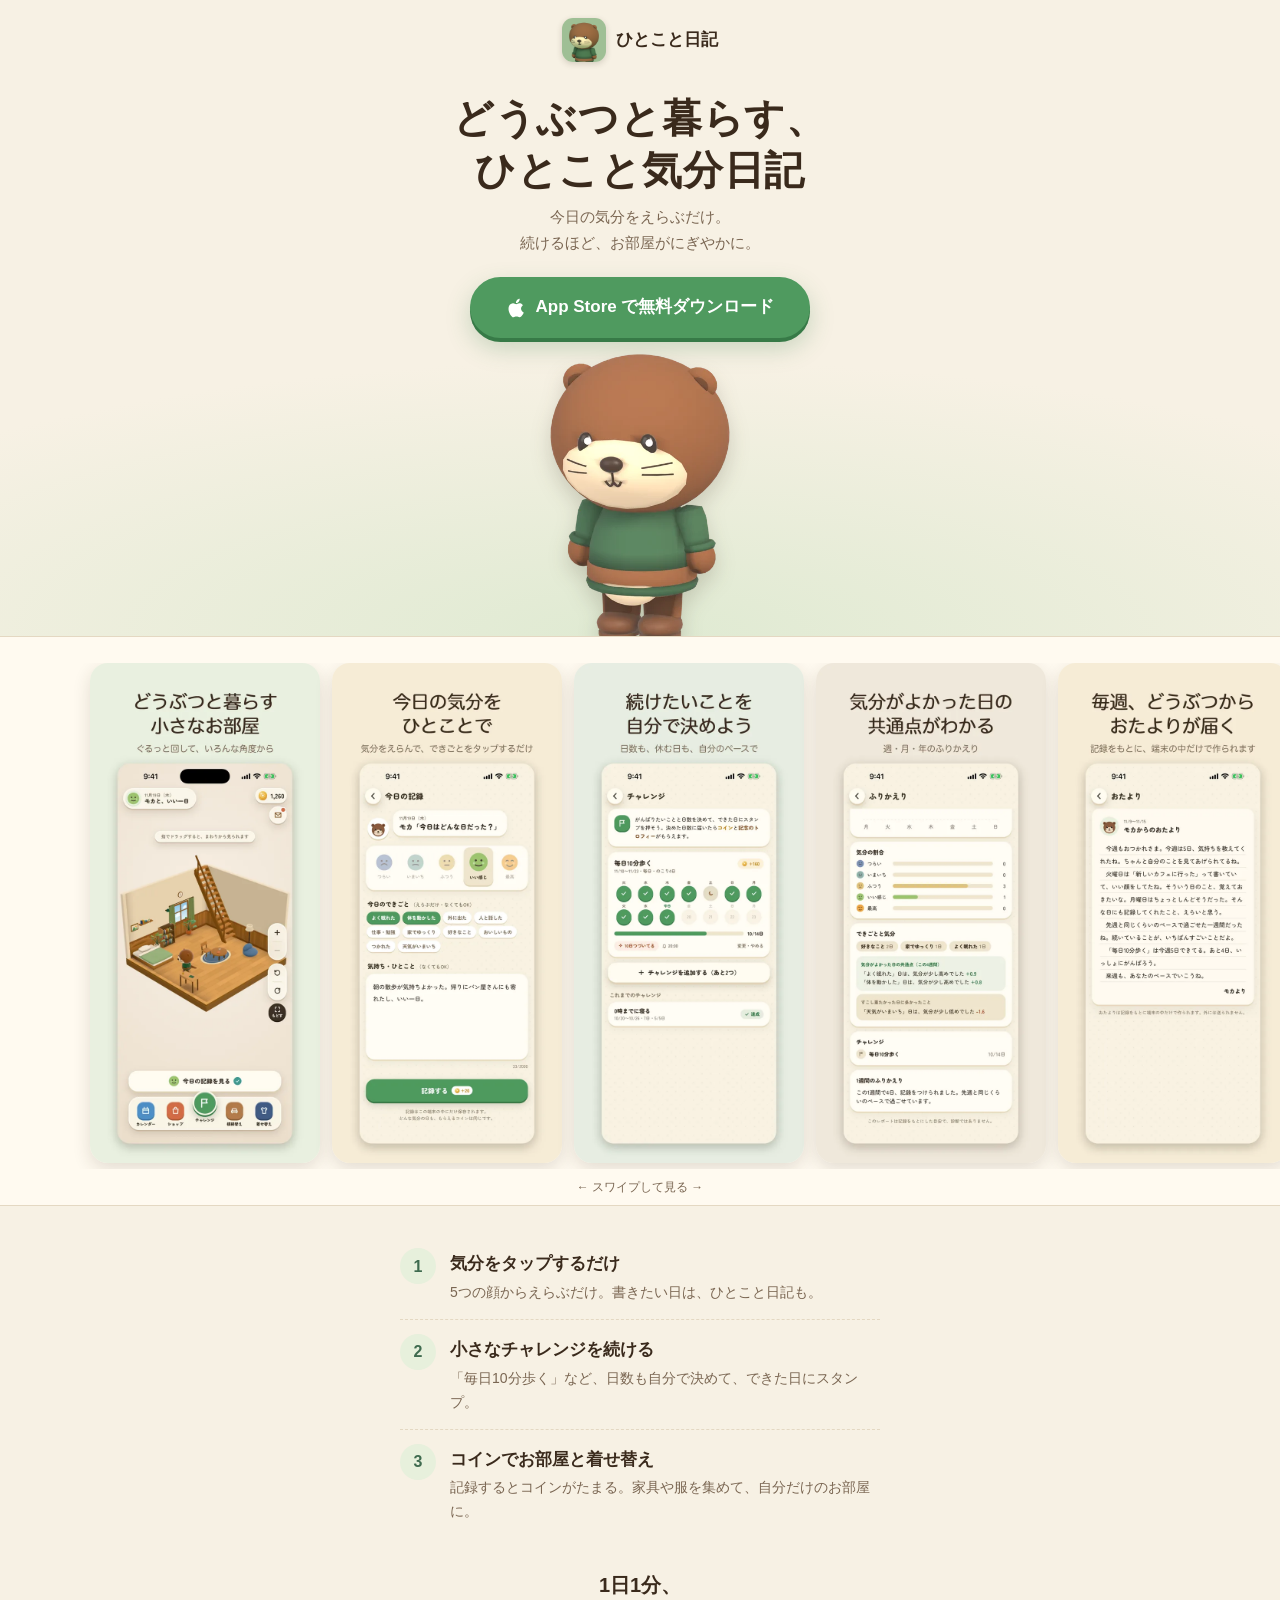
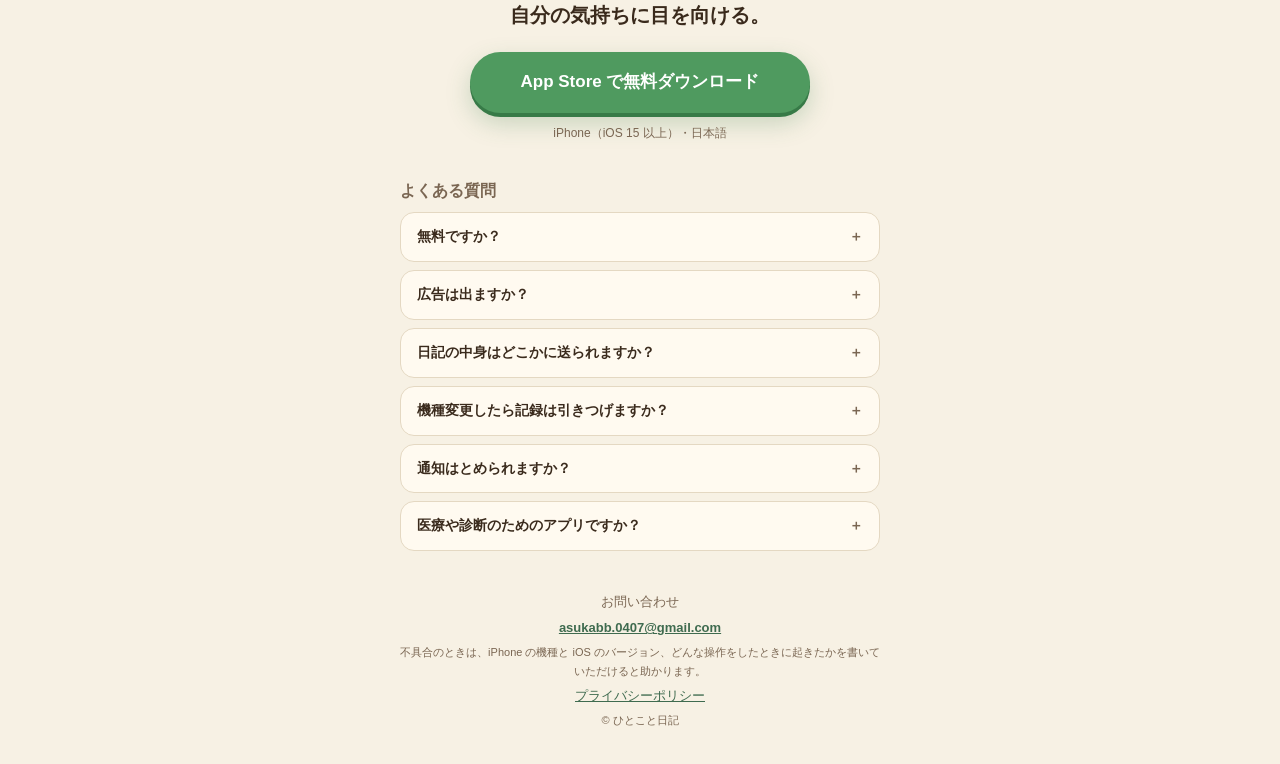
==== commit 97c32dec: "ひとこと日記：LP の札（無料・登録なし・iPhone の中だけ）を外す Co-Authored-By: Claude Opus 5.5 <noreply@anthropic.com>" ====
--- a/taisetsu/index.html
+++ b/taisetsu/index.html
@@ -51,11 +51,6 @@
       <svg viewBox="0 0 24 24" width="22" height="22" aria-hidden="true"><path fill="currentColor" d="M16.4 12.6c0-2.4 2-3.6 2.1-3.7-1.2-1.7-3-1.9-3.6-2-1.5-.2-3 .9-3.8.9-.8 0-2-.9-3.3-.9-1.7 0-3.3 1-4.2 2.5-1.8 3.1-.5 7.7 1.3 10.2.9 1.2 1.9 2.6 3.2 2.6 1.3-.1 1.8-.8 3.3-.8 1.6 0 2 .8 3.4.8 1.4 0 2.3-1.3 3.1-2.5 1-1.4 1.4-2.8 1.4-2.9 0 0-2.8-1.1-2.9-4.2zM13.9 5.2c.7-.8 1.2-2 1-3.2-1 0-2.2.7-3 1.5-.6.7-1.2 1.9-1 3.1 1.1.1 2.3-.6 3-1.4z"/></svg>
       <span class="dl-label">App Store で無料ダウンロード</span>
     </a>
-    <ul class="chips">
-      <li>無料</li>
-      <li>登録なし</li>
-      <li>日記は iPhone の中だけ</li>
-    </ul>
     <img class="mascot" src="img/mascot.webp" alt="ひとこと日記のカワウソ" width="325" height="520">
   </header>
 
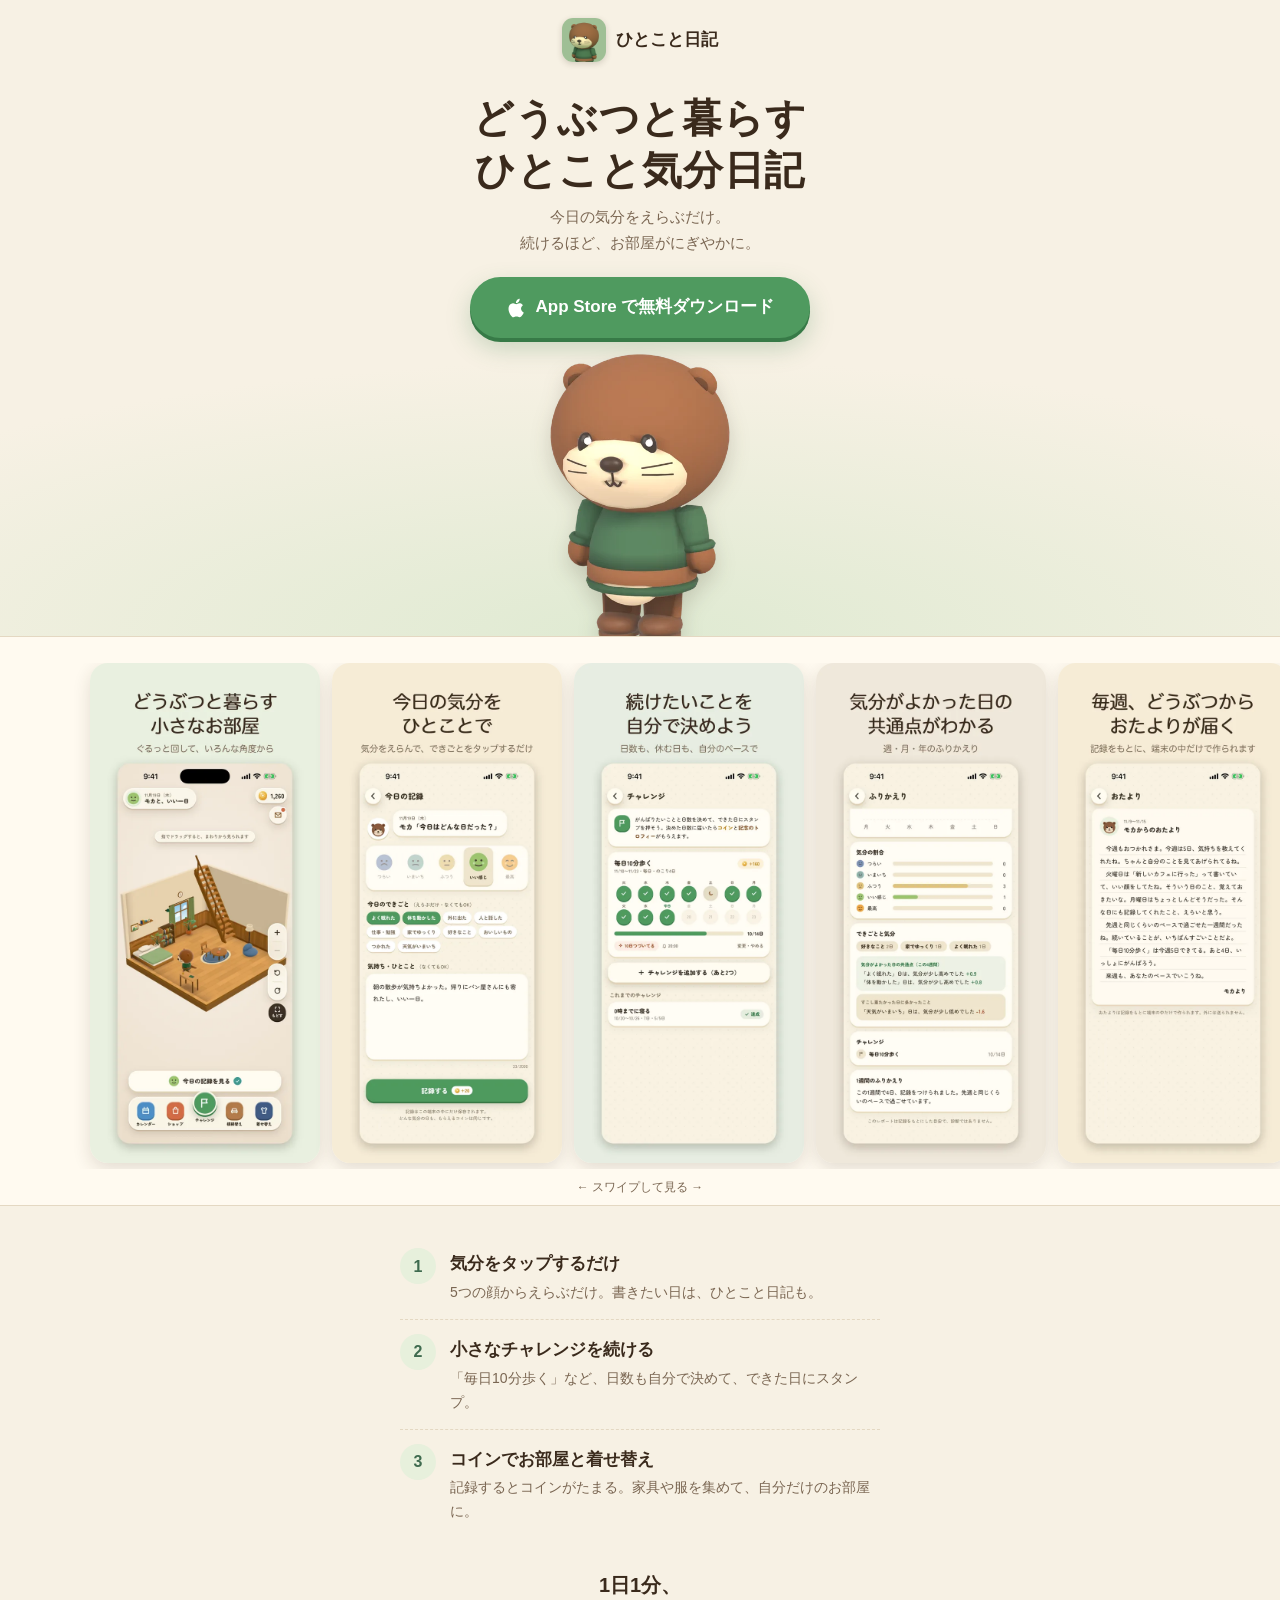
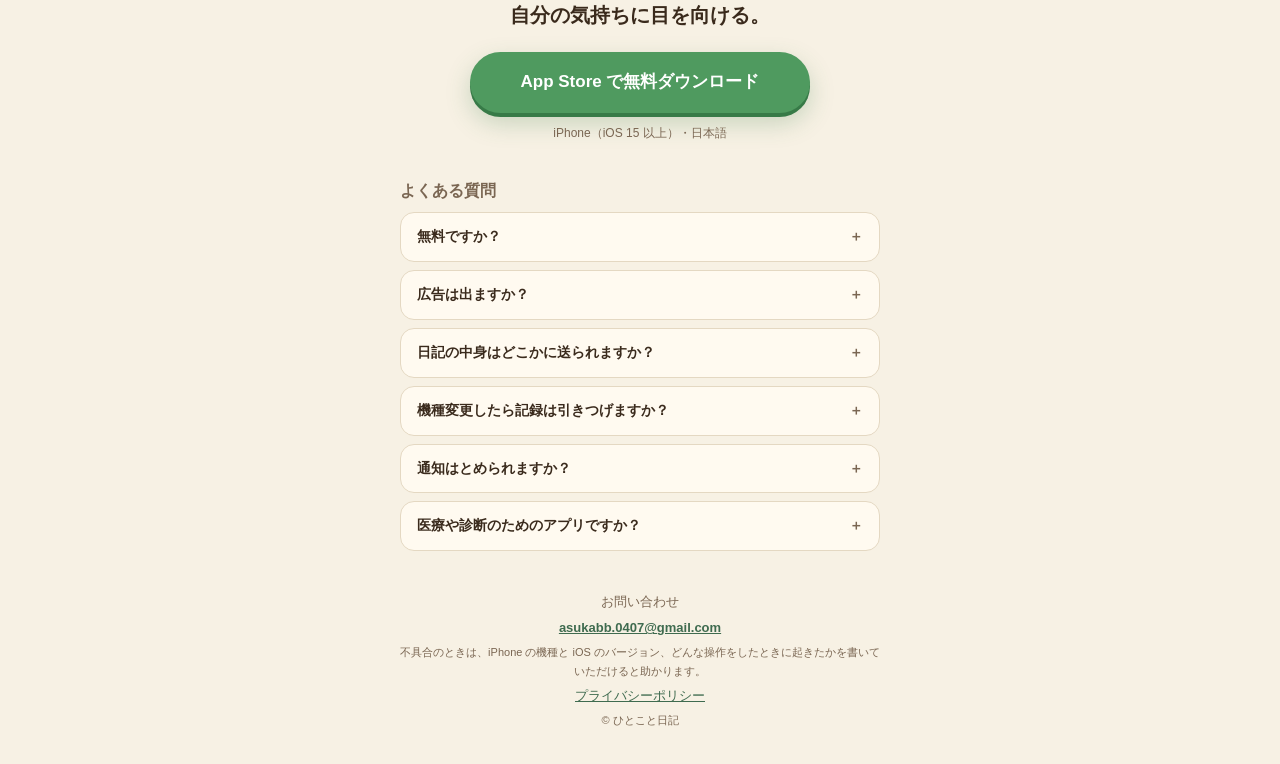
==== commit 98db8d3c: "ひとこと日記：LP の見出しの読点を外す Co-Authored-By: Claude Opus 5.5 <noreply@anthropic.com>" ====
--- a/taisetsu/index.html
+++ b/taisetsu/index.html
@@ -7,7 +7,7 @@
   <meta name="description" content="ひとこと日記は、小さなどうぶつと3Dのお部屋で暮らしながら、毎日の気分をひとことで記録し、自分で決めたチャレンジを続けるiPhone向けのセルフケアアプリです。無料・登録なし。記録は端末の中だけに保存されます。">
   <link rel="canonical" href="https://asuka5win7.github.io/taisetsu/">
   <meta property="og:type" content="website">
-  <meta property="og:title" content="ひとこと日記 - どうぶつと暮らす、ひとこと気分日記">
+  <meta property="og:title" content="ひとこと日記 - どうぶつと暮らす ひとこと気分日記">
   <meta property="og:description" content="気分をえらぶだけ。続けるほど、お部屋がにぎやかに。無料・登録なし・日記はiPhoneの中だけ。">
   <meta property="og:image" content="https://asuka5win7.github.io/taisetsu/img/room.webp">
   <meta property="og:url" content="https://asuka5win7.github.io/taisetsu/">
@@ -45,7 +45,7 @@
       <img src="icon.png" alt="" width="44" height="44">
       <span>ひとこと日記</span>
     </div>
-    <h1>どうぶつと暮らす、<br>ひとこと気分日記</h1>
+    <h1>どうぶつと暮らす<br>ひとこと気分日記</h1>
     <p class="lead">今日の気分をえらぶだけ。<br>続けるほど、お部屋がにぎやかに。</p>
     <a class="cta dl" href="https://apps.apple.com/jp/app/id6836663352">
       <svg viewBox="0 0 24 24" width="22" height="22" aria-hidden="true"><path fill="currentColor" d="M16.4 12.6c0-2.4 2-3.6 2.1-3.7-1.2-1.7-3-1.9-3.6-2-1.5-.2-3 .9-3.8.9-.8 0-2-.9-3.3-.9-1.7 0-3.3 1-4.2 2.5-1.8 3.1-.5 7.7 1.3 10.2.9 1.2 1.9 2.6 3.2 2.6 1.3-.1 1.8-.8 3.3-.8 1.6 0 2 .8 3.4.8 1.4 0 2.3-1.3 3.1-2.5 1-1.4 1.4-2.8 1.4-2.9 0 0-2.8-1.1-2.9-4.2zM13.9 5.2c.7-.8 1.2-2 1-3.2-1 0-2.2.7-3 1.5-.6.7-1.2 1.9-1 3.1 1.1.1 2.3-.6 3-1.4z"/></svg>
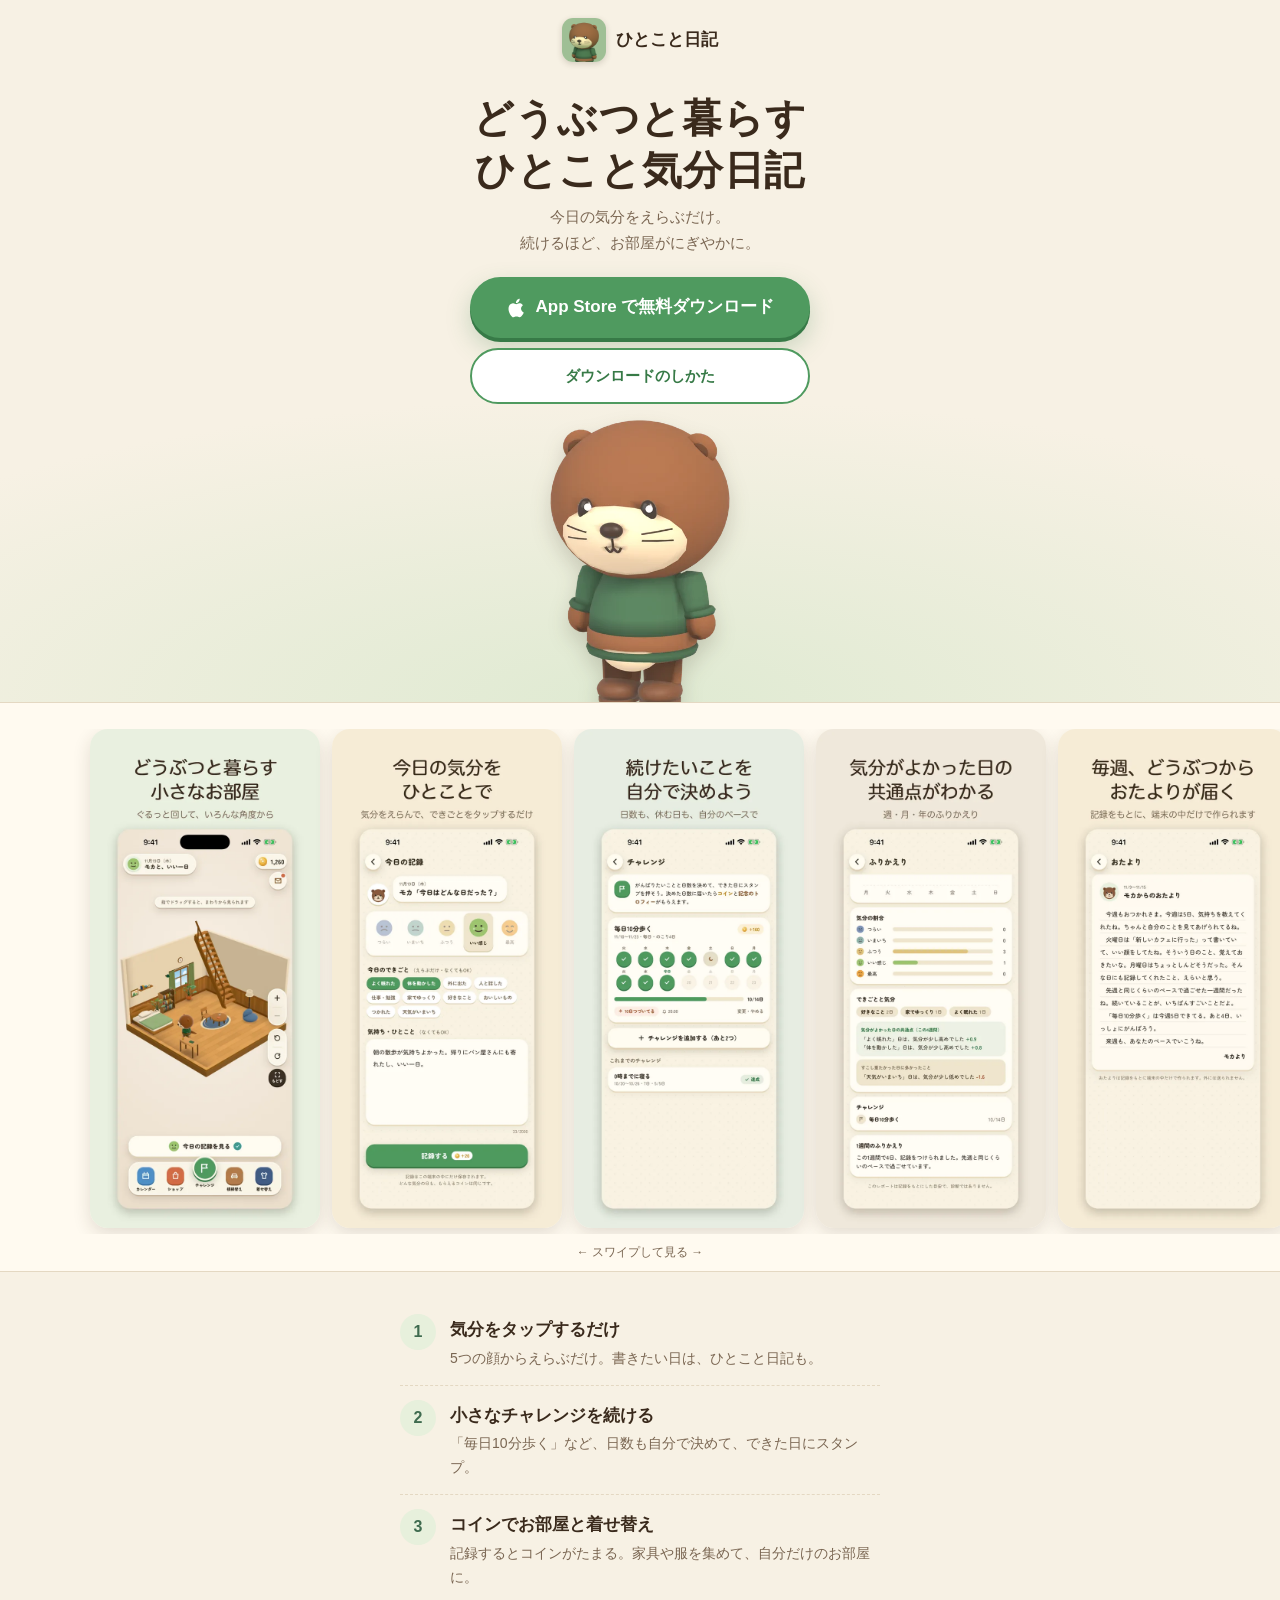
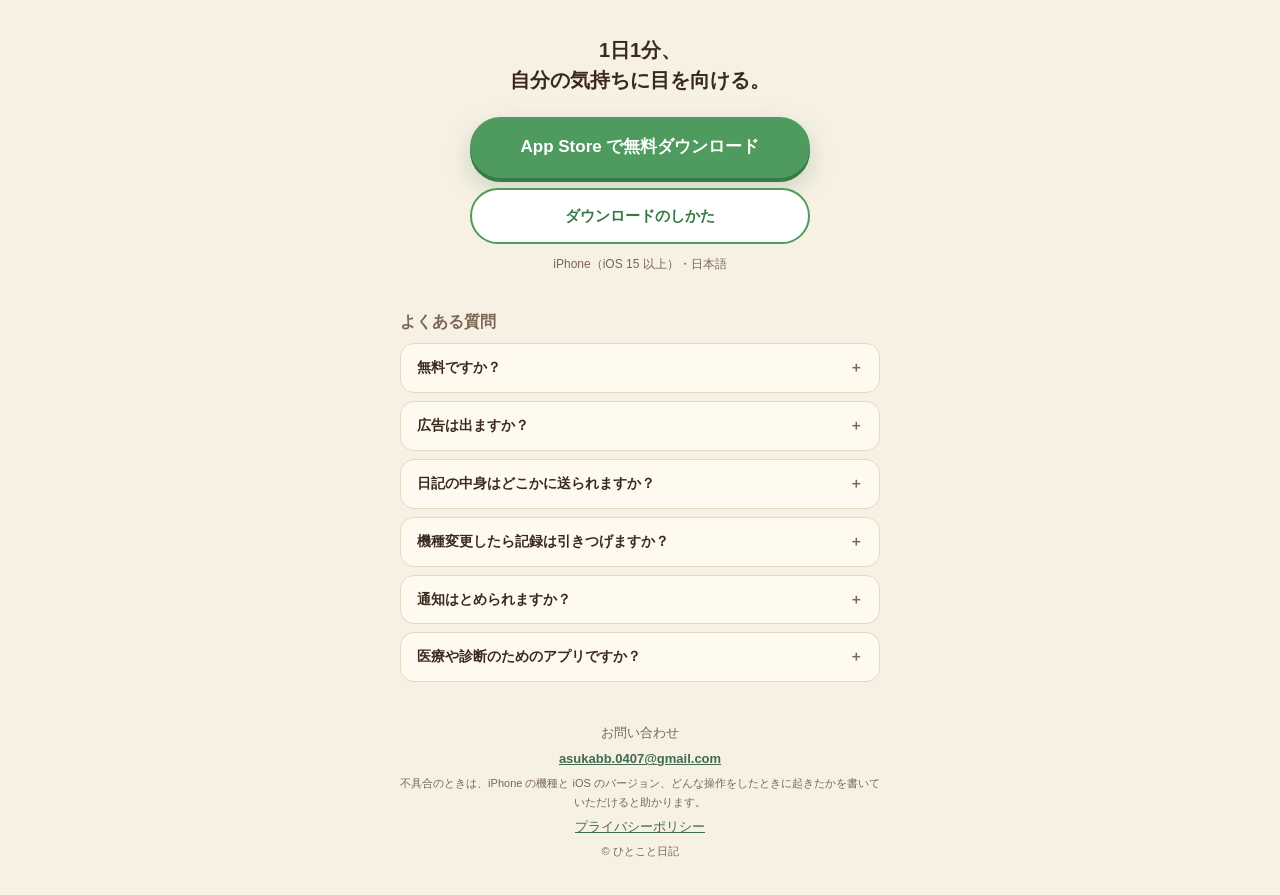
==== commit 130351d9: "ひとこと日記：ダウンロードとダウンロードのしかたを常に2つ並べる Co-Authored-By: Claude Opus 5.5 <noreply@anthropic.com>" ====
--- a/taisetsu/index.html
+++ b/taisetsu/index.html
@@ -51,6 +51,7 @@
       <svg viewBox="0 0 24 24" width="22" height="22" aria-hidden="true"><path fill="currentColor" d="M16.4 12.6c0-2.4 2-3.6 2.1-3.7-1.2-1.7-3-1.9-3.6-2-1.5-.2-3 .9-3.8.9-.8 0-2-.9-3.3-.9-1.7 0-3.3 1-4.2 2.5-1.8 3.1-.5 7.7 1.3 10.2.9 1.2 1.9 2.6 3.2 2.6 1.3-.1 1.8-.8 3.3-.8 1.6 0 2 .8 3.4.8 1.4 0 2.3-1.3 3.1-2.5 1-1.4 1.4-2.8 1.4-2.9 0 0-2.8-1.1-2.9-4.2zM13.9 5.2c.7-.8 1.2-2 1-3.2-1 0-2.2.7-3 1.5-.6.7-1.2 1.9-1 3.1 1.1.1 2.3-.6 3-1.4z"/></svg>
       <span class="dl-label">App Store で無料ダウンロード</span>
     </a>
+    <button type="button" class="cta-sub howto">ダウンロードのしかた</button>
     <img class="mascot" src="img/mascot.webp" alt="ひとこと日記のカワウソ" width="325" height="520">
   </header>
 
@@ -99,6 +100,7 @@
     <a class="cta dl" href="https://apps.apple.com/jp/app/id6836663352">
       <span class="dl-label">App Store で無料ダウンロード</span>
     </a>
+    <button type="button" class="cta-sub howto">ダウンロードのしかた</button>
     <p class="note">iPhone（iOS 15 以上）・日本語</p>
   </section>
 
@@ -144,7 +146,7 @@
   <div class="sheet" id="sheet" hidden>
     <div class="sheet-card">
       <p class="sheet-title">App Store を開くには</p>
-      <p>TikTok などのアプリの中では、App Store に移動できません。Safari で開きなおしてください。</p>
+      <p>TikTok などのアプリの中から開いていると、App Store に移動できないことがあります。そのときは Safari で開きなおしてください。</p>
       <ol>
         <li>画面の右上の「<b>...</b>」（または「<b>↗</b>」）をタップ</li>
         <li>「<b>ブラウザで開く</b>」を選ぶ</li>
@@ -157,27 +159,25 @@
   </div>
   <script>
     // TikTok・Instagram・Facebook のアプリ内ブラウザからは App Store に移れない（2026-11 にどの開き方も止められると確認）。
-    // そのため、アプリ内ブラウザではボタンを押したら「ブラウザで開く」の案内を出す。LINE は Safari で開き直せる
+    // そのため「ダウンロードのしかた」ボタンで「ブラウザで開く」の案内を出す（いつでも表示）。LINE は Safari で開き直せる
     (function () {
       var ua = navigator.userAgent;
       if (/Line\//.test(ua) && !/openExternalBrowser=1/.test(location.search)) {
         location.replace(location.pathname + (location.search ? location.search + '&' : '?') + 'openExternalBrowser=1');
         return;
       }
-      var inApp = /musical_ly|Bytedance|TikTok|Instagram|FBAN|FBAV/i.test(ua) || /[?&]inapp=1/.test(location.search);
-      if (!inApp) return;
       var sheet = document.getElementById('sheet');
-      document.getElementById('arrow').hidden = false;
-      document.body.classList.add('inapp');
-      Array.prototype.forEach.call(document.querySelectorAll('.dl'), function (a) {
-        a.querySelector('.dl-label').textContent = 'ダウンロードのしかた';
-        a.addEventListener('click', function (e) {
-          e.preventDefault();
-          sheet.hidden = false;
-        });
+      Array.prototype.forEach.call(document.querySelectorAll('.howto'), function (b) {
+        b.addEventListener('click', function () { sheet.hidden = false; });
       });
       document.getElementById('close').onclick = function () { sheet.hidden = true; };
       sheet.addEventListener('click', function (e) { if (e.target === sheet) sheet.hidden = true; });
+      // アプリの中のブラウザでは、右上に「ブラウザで開く」の目印も出す
+      var inApp = /musical_ly|Bytedance|TikTok|Instagram|FBAN|FBAV/i.test(ua) || /[?&]inapp=1/.test(location.search);
+      if (inApp) {
+        document.getElementById('arrow').hidden = false;
+        document.body.classList.add('inapp');
+      }
       document.getElementById('copy').onclick = function () {
         var btn = this;
         var url = location.origin + location.pathname;
--- a/taisetsu/lp.css
+++ b/taisetsu/lp.css
@@ -113,3 +113,9 @@
   .mascot { width: 180px; }
 }
 .inapp .hero { padding-top: calc(58px + env(safe-area-inset-top)); }
+.cta-sub {
+  display: block; width: min(100%, 340px); margin: 10px auto 0; padding: 13px 20px;
+  border: 2px solid var(--green); border-radius: 999px; background: #fff; color: var(--green-dark);
+  font: inherit; font-size: 15px; font-weight: 800; cursor: pointer;
+}
+.cta-sub:active { transform: translateY(1px); }
